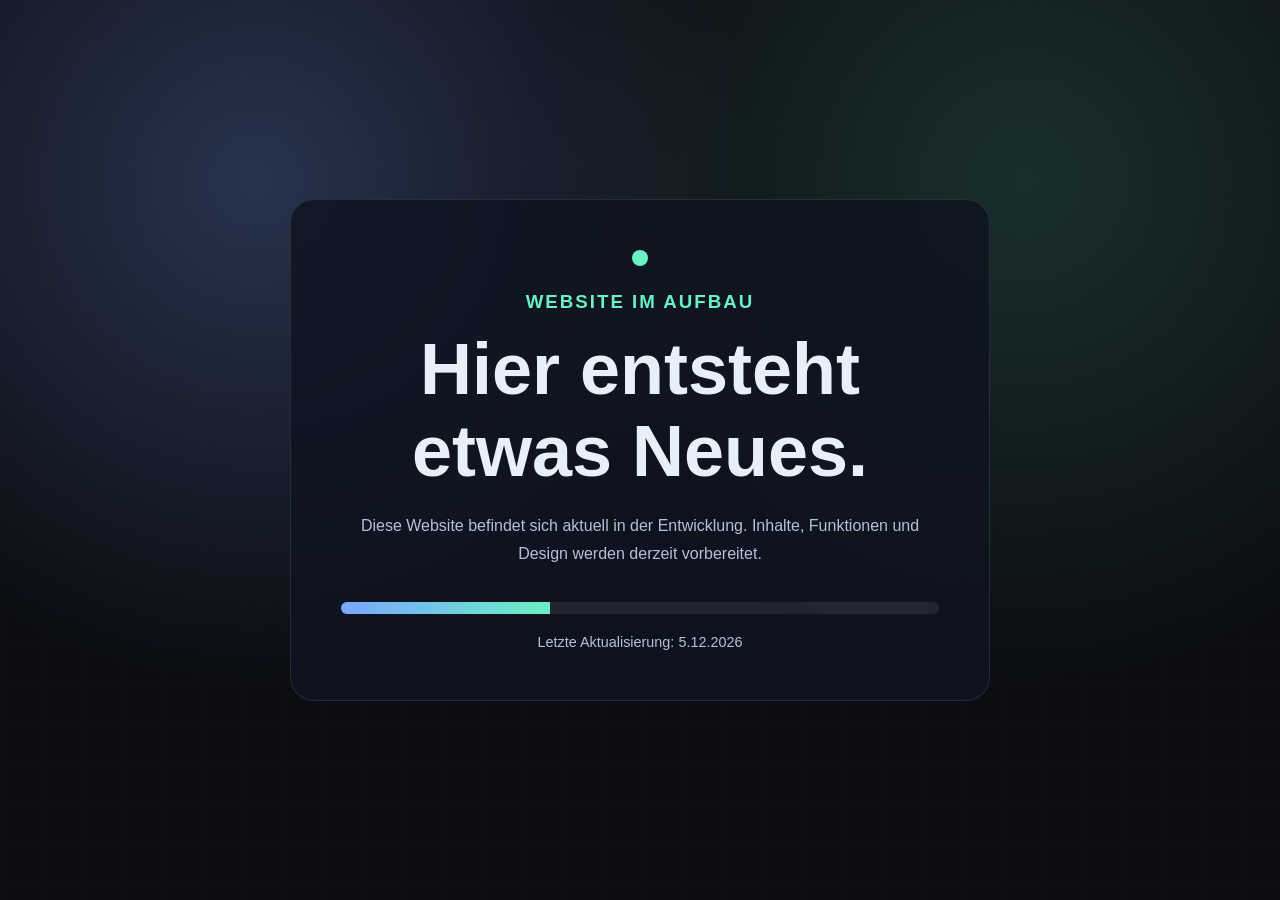
==== index.html @ 58b1220f "Add files via upload" ====
<!DOCTYPE html>
<html lang="de">
<head>
    <meta charset="UTF-8">
    <meta name="viewport" content="width=device-width, initial-scale=1.0">
    <title>Website im Aufbau</title>
    <link rel="stylesheet" href="style.css">
</head>
<body>

<div class="background-grid"></div>

<div class="container">
    <div class="status-dot"></div>

    <h3>Website im Aufbau</h3>

    <h1>Hier entsteht etwas Neues.</h1>

    <p>
        Diese Website befindet sich aktuell in der Entwicklung.
        Inhalte, Funktionen und Design werden derzeit vorbereitet.
    </p>

    <div class="progress">
        <div class="progress-bar"></div>
    </div>

    <div class="date">
        Letzte Aktualisierung:
        <span id="currentDate"></span>
    </div>
</div>

<script src="script.js"></script>

</body>
</html>
---- style.css ----
:root{
    --bg:#0b0d12;
    --card:#101522;
    --text:#e9eefb;
    --muted:#b7c0d6;
    --blue:#7aa6ff;
    --green:#69f0c3;
}

*{
    margin:0;
    padding:0;
    box-sizing:border-box;
}

body{
    min-height:100vh;
    display:flex;
    justify-content:center;
    align-items:center;
    overflow:hidden;

    font-family:Inter,Arial,sans-serif;
    color:var(--text);

    background:
    radial-gradient(circle at 20% 20%, rgba(122,166,255,.25), transparent 40%),
    radial-gradient(circle at 80% 20%, rgba(105,240,195,.15), transparent 40%),
    var(--bg);
}

.background-grid{
    position:fixed;
    inset:0;

    background-image:
    linear-gradient(rgba(255,255,255,.05) 1px, transparent 1px),
    linear-gradient(90deg, rgba(255,255,255,.05) 1px, transparent 1px);

    background-size:40px 40px;

    opacity:.2;
}

.container{
    position:relative;
    z-index:10;

    width:min(700px,90%);
    padding:50px;

    border-radius:24px;

    background:rgba(16,21,34,.85);

    border:1px solid rgba(255,255,255,.1);

    backdrop-filter:blur(15px);

    text-align:center;
}

.status-dot{
    width:16px;
    height:16px;

    margin:0 auto 25px;

    border-radius:50%;

    background:var(--green);

    animation:pulse 2s infinite;
}

h3{
    color:var(--green);
    letter-spacing:2px;
    text-transform:uppercase;
    margin-bottom:15px;
}

h1{
    font-size:clamp(2.5rem,6vw,4.5rem);
    margin-bottom:20px;
}

p{
    color:var(--muted);
    line-height:1.7;
}

.progress{
    width:100%;
    height:12px;

    margin-top:35px;

    border-radius:999px;

    background:rgba(255,255,255,.08);

    overflow:hidden;
}

.progress-bar{
    height:100%;
    width:35%;

    background:linear-gradient(
        90deg,
        var(--blue),
        var(--green)
    );

    animation:loading 3s ease-in-out infinite alternate;
}

.date{
    margin-top:20px;
    color:var(--muted);
    font-size:.9rem;
}

@keyframes pulse{
    0%{
        box-shadow:0 0 0 0 rgba(105,240,195,.6);
    }

    70%{
        box-shadow:0 0 0 18px rgba(105,240,195,0);
    }

    100%{
        box-shadow:0 0 0 0 rgba(105,240,195,0);
    }
}

@keyframes loading{
    from{
        width:30%;
    }

    to{
        width:75%;
    }
}
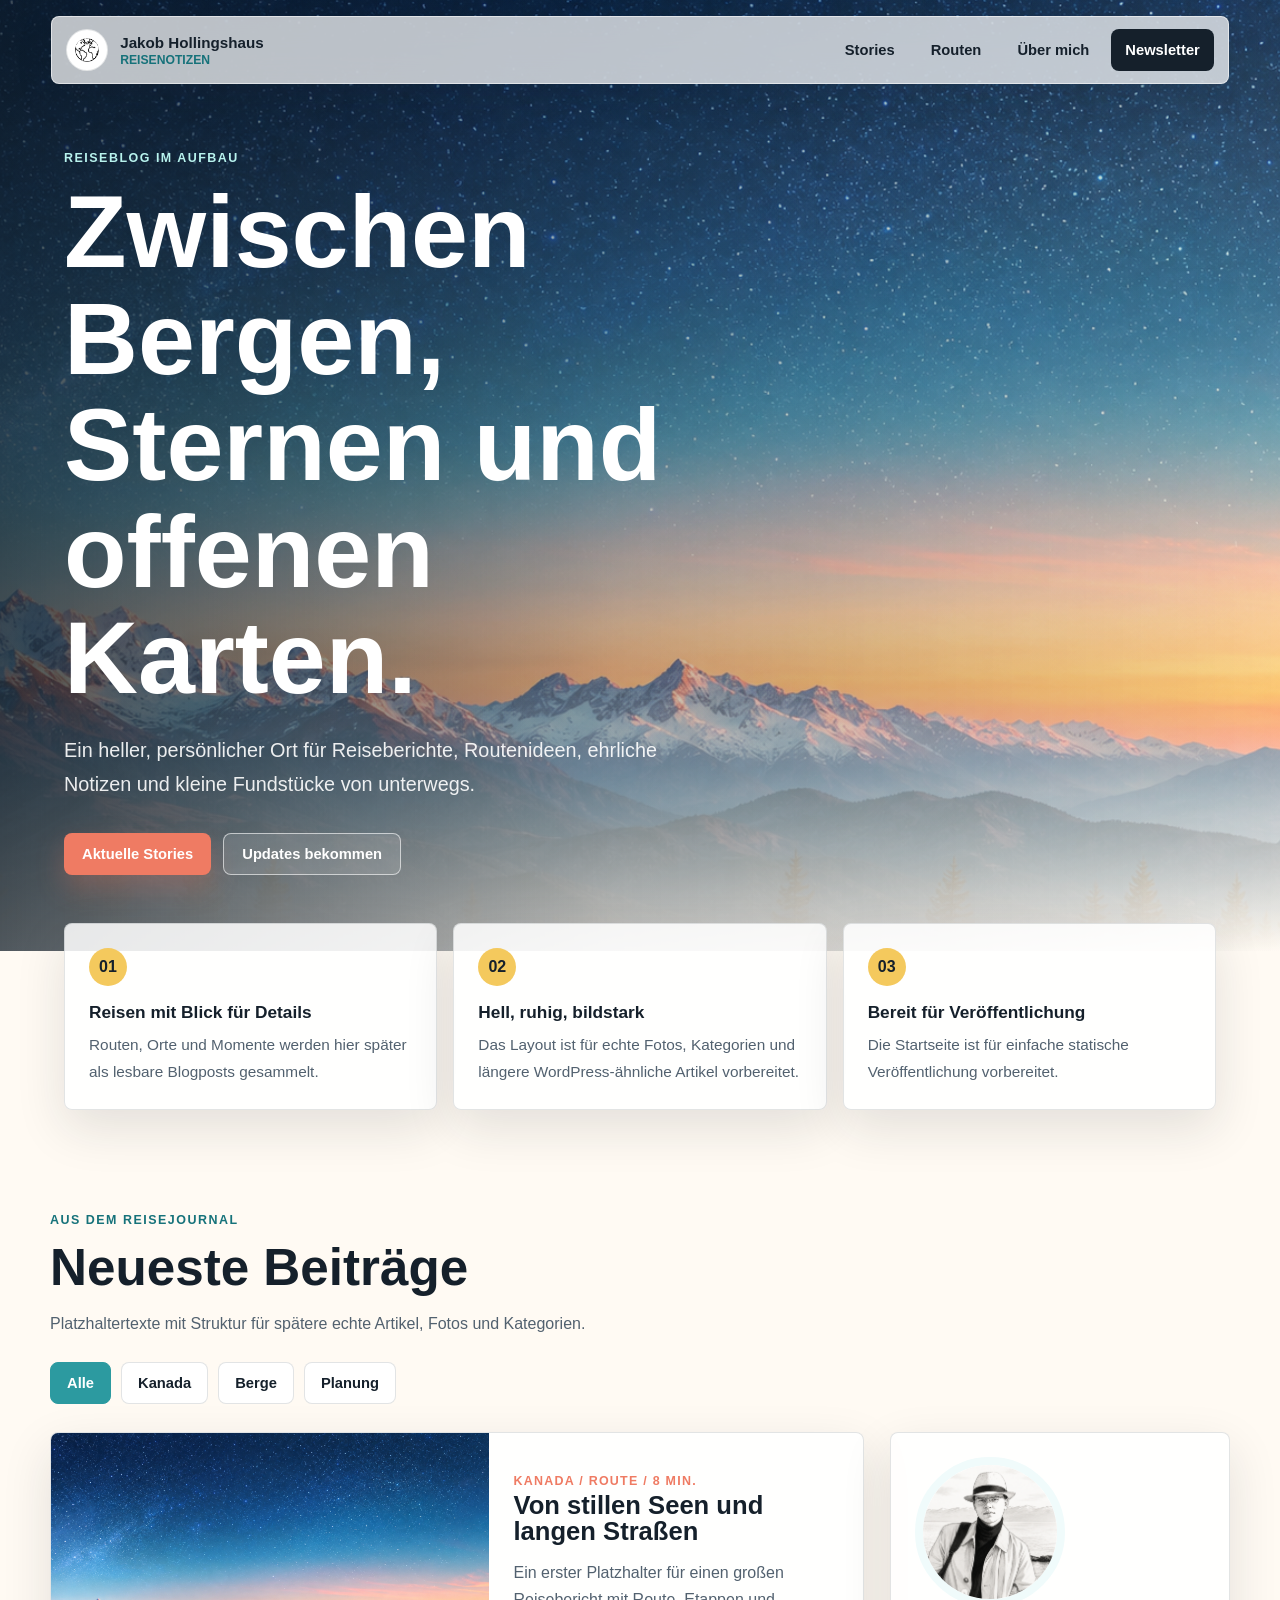
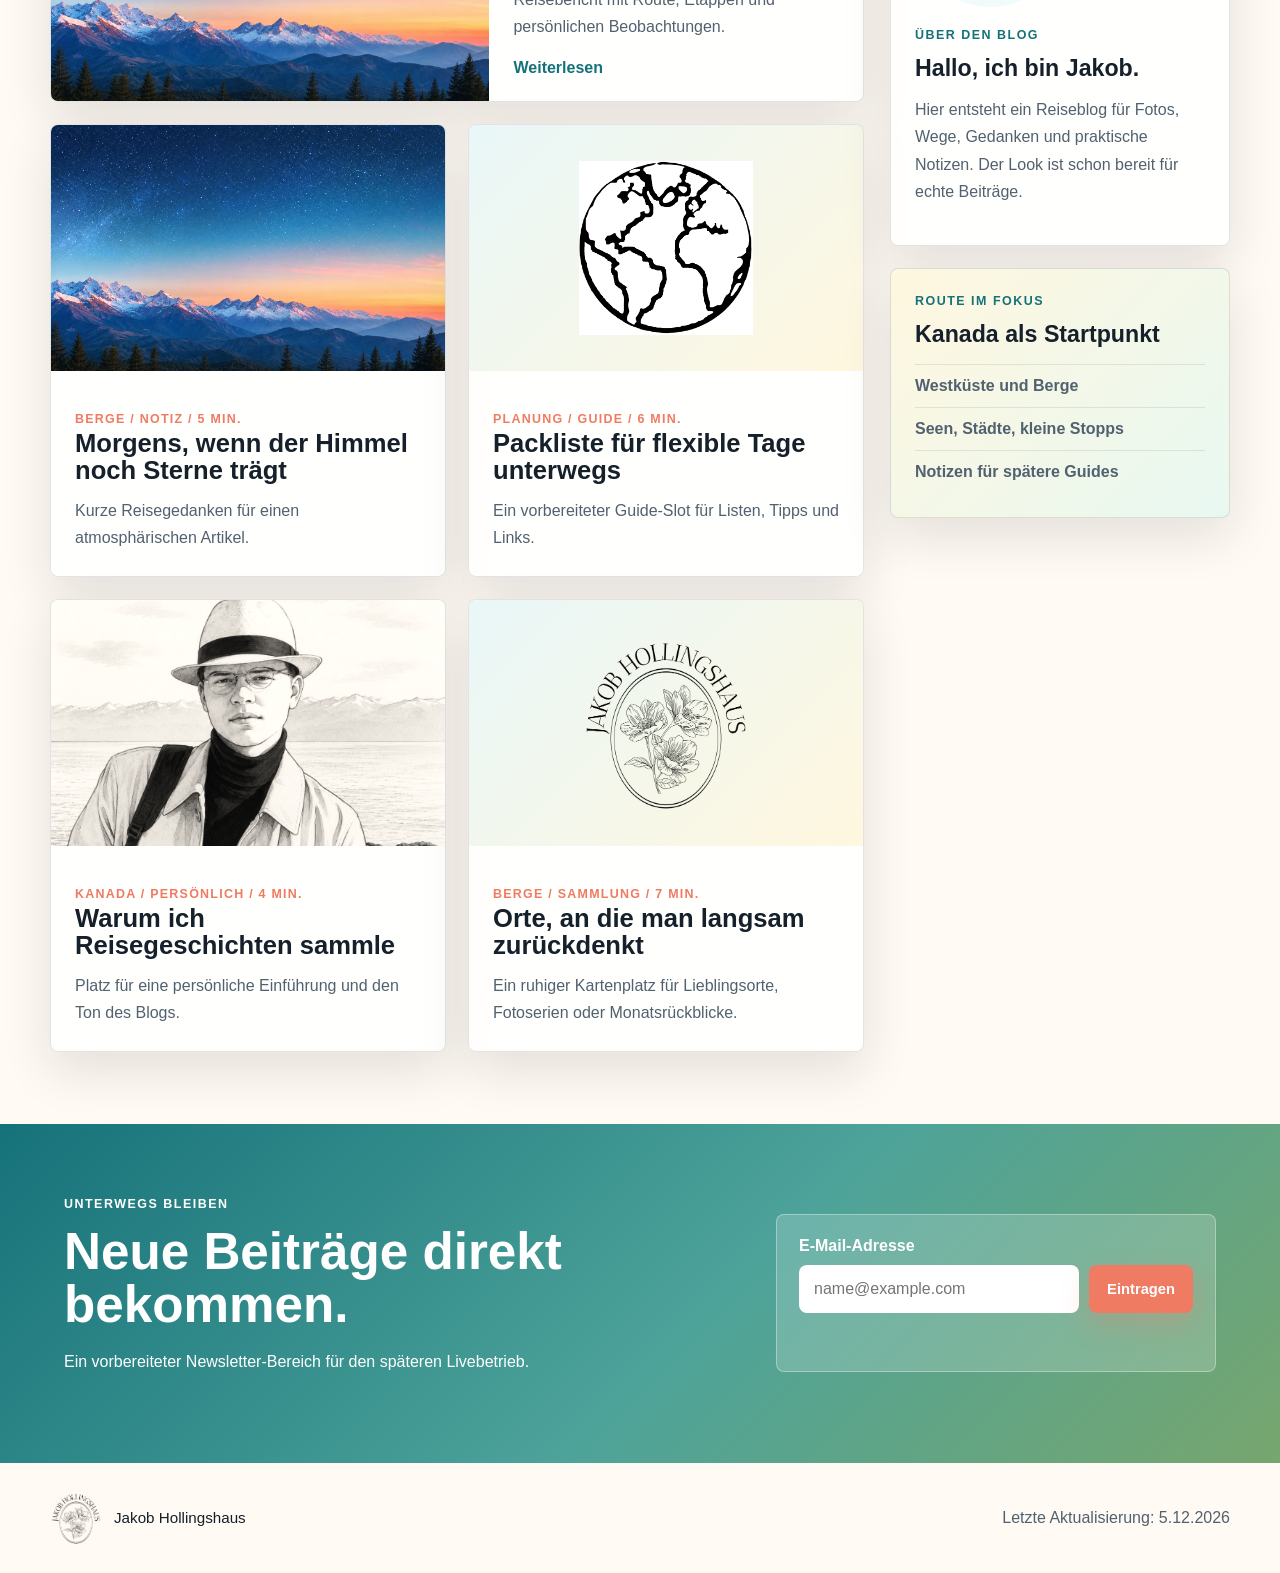
==== commit 49ff2b95: "Add files via upload" ====
--- a/index.html
+++ b/index.html
@@ -1,38 +1,200 @@
-<!DOCTYPE html>
-<html lang="de">
-<head>
-    <meta charset="UTF-8">
-    <meta name="viewport" content="width=device-width, initial-scale=1.0">
-    <title>Website im Aufbau</title>
-    <link rel="stylesheet" href="style.css">
-</head>
-<body>
-
-<div class="background-grid"></div>
-
-<div class="container">
-    <div class="status-dot"></div>
-
-    <h3>Website im Aufbau</h3>
-
-    <h1>Hier entsteht etwas Neues.</h1>
-
-    <p>
-        Diese Website befindet sich aktuell in der Entwicklung.
-        Inhalte, Funktionen und Design werden derzeit vorbereitet.
-    </p>
-
-    <div class="progress">
-        <div class="progress-bar"></div>
-    </div>
-
-    <div class="date">
-        Letzte Aktualisierung:
-        <span id="currentDate"></span>
-    </div>
-</div>
-
-<script src="script.js"></script>
-
-</body>
-</html>+<!DOCTYPE html>
+<html lang="de">
+<head>
+    <meta charset="UTF-8">
+    <meta name="viewport" content="width=device-width, initial-scale=1.0">
+    <meta name="description" content="Reiseblog von Jakob Hollingshaus mit Routen, Notizen und Bildern aus Kanada und der Welt.">
+    <title>Jakob Hollingshaus | Reiseblog</title>
+    <link rel="icon" href="assets/Worldicon.ico">
+    <link rel="stylesheet" href="style.css">
+</head>
+<body>
+    <header class="site-header" id="top">
+        <nav class="nav" aria-label="Hauptnavigation">
+            <a class="brand" href="#top" aria-label="Zur Startseite">
+                <img src="assets/World15.png" alt="" class="brand-mark">
+                <span>
+                    <strong>Jakob Hollingshaus</strong>
+                    <small>Reisenotizen</small>
+                </span>
+            </a>
+
+            <button class="menu-toggle" type="button" aria-label="Navigation &ouml;ffnen" aria-expanded="false">
+                <span></span>
+                <span></span>
+                <span></span>
+            </button>
+
+            <div class="nav-links" data-nav-links>
+                <a href="#stories">Stories</a>
+                <a href="#routen">Routen</a>
+                <a href="#ueber-mich">&Uuml;ber mich</a>
+                <a class="nav-action" href="#newsletter">Newsletter</a>
+            </div>
+        </nav>
+    </header>
+
+    <main>
+        <section class="hero">
+            <div class="hero-media" aria-hidden="true"></div>
+            <div class="hero-overlay"></div>
+            <div class="hero-content">
+                <p class="eyebrow">Reiseblog im Aufbau</p>
+                <h1>Zwischen Bergen, Sternen und offenen Karten.</h1>
+                <p class="hero-copy">
+                    Ein heller, pers&ouml;nlicher Ort f&uuml;r Reiseberichte, Routenideen,
+                    ehrliche Notizen und kleine Fundst&uuml;cke von unterwegs.
+                </p>
+                <div class="hero-actions">
+                    <a class="button button-primary" href="#stories">Aktuelle Stories</a>
+                    <a class="button button-ghost" href="#newsletter">Updates bekommen</a>
+                </div>
+            </div>
+        </section>
+
+        <section class="intro-band" aria-label="Blog Vorschau">
+            <div class="intro-grid">
+                <article class="intro-note">
+                    <span>01</span>
+                    <h2>Reisen mit Blick f&uuml;r Details</h2>
+                    <p>Routen, Orte und Momente werden hier sp&auml;ter als lesbare Blogposts gesammelt.</p>
+                </article>
+                <article class="intro-note">
+                    <span>02</span>
+                    <h2>Hell, ruhig, bildstark</h2>
+                    <p>Das Layout ist f&uuml;r echte Fotos, Kategorien und l&auml;ngere WordPress-&auml;hnliche Artikel vorbereitet.</p>
+                </article>
+                <article class="intro-note">
+                    <span>03</span>
+                    <h2>Bereit f&uuml;r Ver&ouml;ffentlichung</h2>
+                    <p>Die Startseite ist f&uuml;r einfache statische Ver&ouml;ffentlichung vorbereitet.</p>
+                </article>
+            </div>
+        </section>
+
+        <section class="content-wrap" id="stories">
+            <div class="section-heading">
+                <p class="eyebrow">Aus dem Reisejournal</p>
+                <h2>Neueste Beitr&auml;ge</h2>
+                <p>Platzhaltertexte mit Struktur f&uuml;r sp&auml;tere echte Artikel, Fotos und Kategorien.</p>
+            </div>
+
+            <div class="category-filter" aria-label="Beitr&auml;ge filtern">
+                <button type="button" class="filter-button is-active" data-filter="all">Alle</button>
+                <button type="button" class="filter-button" data-filter="kanada">Kanada</button>
+                <button type="button" class="filter-button" data-filter="berge">Berge</button>
+                <button type="button" class="filter-button" data-filter="planung">Planung</button>
+            </div>
+
+            <div class="layout-grid">
+                <div class="post-list">
+                    <article class="featured-post post-card" data-category="kanada">
+                        <a class="post-image large-image" href="#" aria-label="Beitrag Kanada lesen">
+                            <img src="assets/mountain-starry-hero.png" alt="Gebirge unter einem Sternenhimmel">
+                        </a>
+                        <div class="post-body">
+                            <p class="post-meta">Kanada / Route / 8 Min.</p>
+                            <h3><a href="#">Von stillen Seen und langen Stra&szlig;en</a></h3>
+                            <p>Ein erster Platzhalter f&uuml;r einen gro&szlig;en Reisebericht mit Route, Etappen und pers&ouml;nlichen Beobachtungen.</p>
+                            <a class="read-more" href="#">Weiterlesen</a>
+                        </div>
+                    </article>
+
+                    <div class="post-grid">
+                        <article class="post-card" data-category="berge">
+                            <a class="post-image" href="#" aria-label="Beitrag Bergmorgen lesen">
+                                <img src="assets/mountain-starry-hero.png" alt="Helle Berglandschaft bei Sonnenaufgang">
+                            </a>
+                            <div class="post-body">
+                                <p class="post-meta">Berge / Notiz / 5 Min.</p>
+                                <h3><a href="#">Morgens, wenn der Himmel noch Sterne tr&auml;gt</a></h3>
+                                <p>Kurze Reisegedanken f&uuml;r einen atmosph&auml;rischen Artikel.</p>
+                            </div>
+                        </article>
+
+                        <article class="post-card" data-category="planung">
+                            <a class="post-image soft-image" href="#" aria-label="Beitrag Reiseplanung lesen">
+                                <img src="assets/World15.png" alt="Grafische Weltkarte">
+                            </a>
+                            <div class="post-body">
+                                <p class="post-meta">Planung / Guide / 6 Min.</p>
+                                <h3><a href="#">Packliste f&uuml;r flexible Tage unterwegs</a></h3>
+                                <p>Ein vorbereiteter Guide-Slot f&uuml;r Listen, Tipps und Links.</p>
+                            </div>
+                        </article>
+
+                        <article class="post-card" data-category="kanada">
+                            <a class="post-image portrait-image" href="#" aria-label="Beitrag Autor unterwegs lesen">
+                                <img src="assets/Jakob_Kanada.png" alt="Illustration von Jakob auf einer Reise">
+                            </a>
+                            <div class="post-body">
+                                <p class="post-meta">Kanada / Pers&ouml;nlich / 4 Min.</p>
+                                <h3><a href="#">Warum ich Reisegeschichten sammle</a></h3>
+                                <p>Platz f&uuml;r eine pers&ouml;nliche Einf&uuml;hrung und den Ton des Blogs.</p>
+                            </div>
+                        </article>
+
+                        <article class="post-card" data-category="berge">
+                            <a class="post-image logo-image" href="#" aria-label="Beitrag Lieblingsorte lesen">
+                                <img src="assets/small-footer_image.png" alt="Jakob Hollingshaus Signet mit Bl&uuml;ten">
+                            </a>
+                            <div class="post-body">
+                                <p class="post-meta">Berge / Sammlung / 7 Min.</p>
+                                <h3><a href="#">Orte, an die man langsam zur&uuml;ckdenkt</a></h3>
+                                <p>Ein ruhiger Kartenplatz f&uuml;r Lieblingsorte, Fotoserien oder Monatsr&uuml;ckblicke.</p>
+                            </div>
+                        </article>
+                    </div>
+                </div>
+
+                <aside class="sidebar" aria-label="Blog Seitenleiste">
+                    <section class="profile-panel" id="ueber-mich">
+                        <img src="assets/Jakob_Kanada.png" alt="Illustration von Jakob" class="profile-image">
+                        <p class="eyebrow">&Uuml;ber den Blog</p>
+                        <h2>Hallo, ich bin Jakob.</h2>
+                        <p>Hier entsteht ein Reiseblog f&uuml;r Fotos, Wege, Gedanken und praktische Notizen. Der Look ist schon bereit f&uuml;r echte Beitr&auml;ge.</p>
+                    </section>
+
+                    <section class="route-panel" id="routen">
+                        <p class="eyebrow">Route im Fokus</p>
+                        <h2>Kanada als Startpunkt</h2>
+                        <ul>
+                            <li>Westk&uuml;ste und Berge</li>
+                            <li>Seen, St&auml;dte, kleine Stopps</li>
+                            <li>Notizen f&uuml;r sp&auml;tere Guides</li>
+                        </ul>
+                    </section>
+                </aside>
+            </div>
+        </section>
+
+        <section class="newsletter-band" id="newsletter">
+            <div class="newsletter-inner">
+                <div>
+                    <p class="eyebrow">Unterwegs bleiben</p>
+                    <h2>Neue Beitr&auml;ge direkt bekommen.</h2>
+                    <p>Ein vorbereiteter Newsletter-Bereich f&uuml;r den sp&auml;teren Livebetrieb.</p>
+                </div>
+                <form class="newsletter-form" data-newsletter-form>
+                    <label for="email">E-Mail-Adresse</label>
+                    <div class="form-row">
+                        <input id="email" type="email" name="email" placeholder="name@example.com" required>
+                        <button class="button button-primary" type="submit">Eintragen</button>
+                    </div>
+                    <p class="form-message" data-form-message aria-live="polite"></p>
+                </form>
+            </div>
+        </section>
+    </main>
+
+    <footer class="footer">
+        <a class="footer-brand" href="#top">
+            <img src="assets/small-footer_image.png" alt="">
+            <span>Jakob Hollingshaus</span>
+        </a>
+        <p>Letzte Aktualisierung: <span id="currentDate"></span></p>
+    </footer>
+
+    <script src="script.js"></script>
+</body>
+</html>
--- a/style.css
+++ b/style.css
@@ -1,147 +1,671 @@
-:root{
-    --bg:#0b0d12;
-    --card:#101522;
-    --text:#e9eefb;
-    --muted:#b7c0d6;
-    --blue:#7aa6ff;
-    --green:#69f0c3;
-}
-
-*{
-    margin:0;
-    padding:0;
-    box-sizing:border-box;
-}
-
-body{
-    min-height:100vh;
-    display:flex;
-    justify-content:center;
-    align-items:center;
-    overflow:hidden;
-
-    font-family:Inter,Arial,sans-serif;
-    color:var(--text);
-
-    background:
-    radial-gradient(circle at 20% 20%, rgba(122,166,255,.25), transparent 40%),
-    radial-gradient(circle at 80% 20%, rgba(105,240,195,.15), transparent 40%),
-    var(--bg);
-}
-
-.background-grid{
-    position:fixed;
-    inset:0;
-
-    background-image:
-    linear-gradient(rgba(255,255,255,.05) 1px, transparent 1px),
-    linear-gradient(90deg, rgba(255,255,255,.05) 1px, transparent 1px);
-
-    background-size:40px 40px;
-
-    opacity:.2;
-}
-
-.container{
-    position:relative;
-    z-index:10;
-
-    width:min(700px,90%);
-    padding:50px;
-
-    border-radius:24px;
-
-    background:rgba(16,21,34,.85);
-
-    border:1px solid rgba(255,255,255,.1);
-
-    backdrop-filter:blur(15px);
-
-    text-align:center;
-}
-
-.status-dot{
-    width:16px;
-    height:16px;
-
-    margin:0 auto 25px;
-
-    border-radius:50%;
-
-    background:var(--green);
-
-    animation:pulse 2s infinite;
-}
-
-h3{
-    color:var(--green);
-    letter-spacing:2px;
-    text-transform:uppercase;
-    margin-bottom:15px;
-}
-
-h1{
-    font-size:clamp(2.5rem,6vw,4.5rem);
-    margin-bottom:20px;
-}
-
-p{
-    color:var(--muted);
-    line-height:1.7;
-}
-
-.progress{
-    width:100%;
-    height:12px;
-
-    margin-top:35px;
-
-    border-radius:999px;
-
-    background:rgba(255,255,255,.08);
-
-    overflow:hidden;
-}
-
-.progress-bar{
-    height:100%;
-    width:35%;
-
-    background:linear-gradient(
-        90deg,
-        var(--blue),
-        var(--green)
-    );
-
-    animation:loading 3s ease-in-out infinite alternate;
-}
-
-.date{
-    margin-top:20px;
-    color:var(--muted);
-    font-size:.9rem;
-}
-
-@keyframes pulse{
-    0%{
-        box-shadow:0 0 0 0 rgba(105,240,195,.6);
-    }
-
-    70%{
-        box-shadow:0 0 0 18px rgba(105,240,195,0);
-    }
-
-    100%{
-        box-shadow:0 0 0 0 rgba(105,240,195,0);
-    }
-}
-
-@keyframes loading{
-    from{
-        width:30%;
-    }
-
-    to{
-        width:75%;
-    }
-}+:root {
+    --ink: #15202b;
+    --ink-soft: #52616f;
+    --paper: #fffaf3;
+    --paper-2: #f4fbfb;
+    --line: rgba(21, 32, 43, 0.12);
+    --teal: #2c9aa0;
+    --teal-dark: #16727a;
+    --coral: #ef7b63;
+    --sun: #f4c95d;
+    --leaf: #77a66e;
+    --sky: #d9f1f5;
+    --white: #ffffff;
+    --shadow: 0 18px 50px rgba(21, 32, 43, 0.12);
+}
+
+@font-face {
+    font-family: "Inter";
+    src: url("assets/Inter-4.1/web/InterVariable.woff2") format("woff2");
+    font-weight: 100 900;
+    font-display: swap;
+}
+
+* {
+    box-sizing: border-box;
+}
+
+html {
+    scroll-behavior: smooth;
+}
+
+body {
+    margin: 0;
+    font-family: "Inter", Arial, sans-serif;
+    color: var(--ink);
+    background:
+        linear-gradient(180deg, rgba(217, 241, 245, 0.7), rgba(255, 250, 243, 0.92) 34rem),
+        var(--paper);
+}
+
+img {
+    display: block;
+    max-width: 100%;
+}
+
+a {
+    color: inherit;
+    text-decoration: none;
+}
+
+p {
+    color: var(--ink-soft);
+    line-height: 1.7;
+}
+
+.site-header {
+    position: fixed;
+    top: 0;
+    right: 0;
+    left: 0;
+    z-index: 30;
+    padding: 16px clamp(18px, 4vw, 56px);
+}
+
+.nav {
+    width: min(1180px, 100%);
+    margin: 0 auto;
+    min-height: 68px;
+    display: flex;
+    align-items: center;
+    justify-content: space-between;
+    gap: 24px;
+    padding: 10px 14px;
+    border: 1px solid rgba(255, 255, 255, 0.55);
+    border-radius: 8px;
+    background: rgba(255, 255, 255, 0.72);
+    box-shadow: 0 12px 38px rgba(21, 32, 43, 0.1);
+    backdrop-filter: blur(18px);
+}
+
+.brand,
+.footer-brand {
+    display: inline-flex;
+    align-items: center;
+    gap: 12px;
+}
+
+.brand-mark {
+    width: 42px;
+    height: 42px;
+    padding: 8px;
+    object-fit: contain;
+    border-radius: 50%;
+    background: var(--white);
+    border: 1px solid var(--line);
+}
+
+.brand strong,
+.footer-brand span {
+    display: block;
+    font-size: 0.95rem;
+    letter-spacing: 0;
+}
+
+.brand small {
+    display: block;
+    margin-top: 2px;
+    color: var(--teal-dark);
+    font-size: 0.76rem;
+    font-weight: 700;
+    text-transform: uppercase;
+}
+
+.nav-links {
+    display: flex;
+    align-items: center;
+    gap: 8px;
+}
+
+.nav-links a,
+.filter-button,
+.button {
+    min-height: 42px;
+    display: inline-flex;
+    align-items: center;
+    justify-content: center;
+    border-radius: 8px;
+    font-weight: 800;
+    font-size: 0.92rem;
+}
+
+.nav-links a {
+    padding: 0 14px;
+    color: var(--ink);
+}
+
+.nav-links a:hover {
+    color: var(--teal-dark);
+}
+
+.nav-action {
+    background: var(--ink);
+    color: var(--white) !important;
+}
+
+.menu-toggle {
+    display: none;
+    width: 44px;
+    height: 44px;
+    border: 0;
+    border-radius: 8px;
+    background: var(--ink);
+    cursor: pointer;
+}
+
+.menu-toggle span {
+    display: block;
+    width: 20px;
+    height: 2px;
+    margin: 4px auto;
+    background: var(--white);
+}
+
+.hero {
+    position: relative;
+    min-height: 86vh;
+    display: grid;
+    align-items: end;
+    overflow: hidden;
+    padding: 150px clamp(20px, 5vw, 72px) 76px;
+}
+
+.hero-media,
+.hero-overlay {
+    position: absolute;
+    inset: 0;
+}
+
+.hero-media {
+    background-image: url("assets/mountain-starry-hero.png");
+    background-size: cover;
+    background-position: center;
+    transform: scale(1.02);
+}
+
+.hero-overlay {
+    background:
+        linear-gradient(90deg, rgba(12, 25, 36, 0.72), rgba(12, 25, 36, 0.22) 48%, rgba(255, 250, 243, 0.08)),
+        linear-gradient(180deg, rgba(12, 25, 36, 0.15), rgba(244, 201, 93, 0.22) 72%, var(--paper));
+}
+
+.hero-content {
+    position: relative;
+    z-index: 2;
+    width: min(760px, 100%);
+    color: var(--white);
+}
+
+.eyebrow {
+    margin: 0 0 12px;
+    color: var(--teal-dark);
+    font-size: 0.78rem;
+    font-weight: 900;
+    letter-spacing: 0.12em;
+    line-height: 1.4;
+    text-transform: uppercase;
+}
+
+.hero .eyebrow {
+    color: #b8f3ee;
+}
+
+h1,
+h2,
+h3 {
+    margin: 0;
+    color: var(--ink);
+    letter-spacing: 0;
+    line-height: 1.04;
+}
+
+.hero h1 {
+    color: var(--white);
+    font-size: clamp(3rem, 8vw, 6.9rem);
+    max-width: 11ch;
+}
+
+.hero-copy {
+    max-width: 620px;
+    margin: 22px 0 0;
+    color: rgba(255, 255, 255, 0.9);
+    font-size: clamp(1.05rem, 2vw, 1.24rem);
+}
+
+.hero-actions {
+    display: flex;
+    flex-wrap: wrap;
+    gap: 12px;
+    margin-top: 32px;
+}
+
+.button {
+    border: 0;
+    padding: 0 18px;
+    cursor: pointer;
+}
+
+.button-primary {
+    background: var(--coral);
+    color: var(--white);
+    box-shadow: 0 12px 28px rgba(239, 123, 99, 0.28);
+}
+
+.button-primary:hover {
+    background: #df674f;
+}
+
+.button-ghost {
+    border: 1px solid rgba(255, 255, 255, 0.6);
+    color: var(--white);
+    background: rgba(255, 255, 255, 0.12);
+}
+
+.intro-band {
+    margin-top: -28px;
+    padding: 0 clamp(20px, 5vw, 72px) 68px;
+    position: relative;
+    z-index: 4;
+}
+
+.intro-grid {
+    width: min(1180px, 100%);
+    margin: 0 auto;
+    display: grid;
+    grid-template-columns: repeat(3, 1fr);
+    gap: 16px;
+}
+
+.intro-note,
+.post-card,
+.profile-panel,
+.route-panel {
+    border: 1px solid var(--line);
+    border-radius: 8px;
+    background: rgba(255, 255, 255, 0.86);
+    box-shadow: var(--shadow);
+}
+
+.intro-note {
+    padding: 24px;
+}
+
+.intro-note span {
+    display: inline-flex;
+    width: 38px;
+    height: 38px;
+    align-items: center;
+    justify-content: center;
+    margin-bottom: 18px;
+    border-radius: 50%;
+    color: var(--ink);
+    background: var(--sun);
+    font-weight: 900;
+}
+
+.intro-note h2 {
+    font-size: 1.08rem;
+}
+
+.intro-note p {
+    margin: 10px 0 0;
+    font-size: 0.96rem;
+}
+
+.content-wrap {
+    width: min(1180px, calc(100% - 40px));
+    margin: 0 auto;
+    padding: 34px 0 72px;
+}
+
+.section-heading {
+    max-width: 720px;
+    margin-bottom: 24px;
+}
+
+.section-heading h2,
+.newsletter-inner h2 {
+    font-size: clamp(2rem, 4vw, 3.4rem);
+}
+
+.section-heading p:last-child {
+    margin-bottom: 0;
+}
+
+.category-filter {
+    display: flex;
+    flex-wrap: wrap;
+    gap: 10px;
+    margin-bottom: 28px;
+}
+
+.filter-button {
+    border: 1px solid var(--line);
+    padding: 0 16px;
+    color: var(--ink);
+    background: var(--white);
+    cursor: pointer;
+}
+
+.filter-button.is-active,
+.filter-button:hover {
+    border-color: var(--teal);
+    color: var(--white);
+    background: var(--teal);
+}
+
+.layout-grid {
+    display: grid;
+    grid-template-columns: minmax(0, 1fr) 340px;
+    align-items: start;
+    gap: 26px;
+}
+
+.post-list {
+    display: grid;
+    gap: 22px;
+}
+
+.post-card {
+    overflow: hidden;
+}
+
+.featured-post {
+    display: grid;
+    grid-template-columns: minmax(0, 1.08fr) minmax(300px, 0.92fr);
+}
+
+.post-grid {
+    display: grid;
+    grid-template-columns: repeat(2, minmax(0, 1fr));
+    gap: 22px;
+}
+
+.post-image {
+    display: block;
+    aspect-ratio: 16 / 10;
+    overflow: hidden;
+    background: var(--sky);
+}
+
+.large-image {
+    min-height: 100%;
+    aspect-ratio: auto;
+}
+
+.post-image img {
+    width: 100%;
+    height: 100%;
+    object-fit: cover;
+    transition: transform 300ms ease;
+}
+
+.post-card:hover .post-image img {
+    transform: scale(1.04);
+}
+
+.soft-image img,
+.logo-image img {
+    padding: 36px;
+    object-fit: contain;
+    background: linear-gradient(135deg, #e9f7f8, #fff7df);
+}
+
+.portrait-image img {
+    object-position: center 18%;
+    filter: sepia(0.08);
+}
+
+.post-body {
+    padding: 24px;
+}
+
+.post-meta {
+    margin: 0 0 10px;
+    color: var(--coral);
+    font-size: 0.78rem;
+    font-weight: 900;
+    letter-spacing: 0.1em;
+    text-transform: uppercase;
+}
+
+.post-body h3 {
+    font-size: clamp(1.28rem, 2vw, 2rem);
+}
+
+.post-body p {
+    margin: 14px 0 0;
+}
+
+.read-more {
+    display: inline-flex;
+    margin-top: 18px;
+    color: var(--teal-dark);
+    font-weight: 900;
+}
+
+.sidebar {
+    display: grid;
+    gap: 22px;
+    position: sticky;
+    top: 112px;
+}
+
+.profile-panel,
+.route-panel {
+    padding: 24px;
+}
+
+.profile-image {
+    width: 150px;
+    height: 150px;
+    margin-bottom: 20px;
+    border-radius: 50%;
+    object-fit: cover;
+    object-position: center 20%;
+    border: 8px solid #f0fbfb;
+}
+
+.profile-panel h2,
+.route-panel h2 {
+    font-size: 1.45rem;
+}
+
+.route-panel {
+    background: linear-gradient(135deg, #fff7df, #e8f8f1);
+}
+
+.route-panel ul {
+    margin: 18px 0 0;
+    padding: 0;
+    list-style: none;
+}
+
+.route-panel li {
+    padding: 12px 0;
+    border-top: 1px solid rgba(21, 32, 43, 0.1);
+    color: var(--ink-soft);
+    font-weight: 700;
+}
+
+.newsletter-band {
+    padding: 72px clamp(20px, 5vw, 72px);
+    background: linear-gradient(135deg, var(--teal-dark), #4da39a 55%, var(--leaf));
+}
+
+.newsletter-inner {
+    width: min(1180px, 100%);
+    margin: 0 auto;
+    display: grid;
+    grid-template-columns: minmax(0, 1fr) minmax(320px, 440px);
+    gap: 34px;
+    align-items: center;
+    color: var(--white);
+}
+
+.newsletter-inner h2,
+.newsletter-inner p,
+.newsletter-inner .eyebrow {
+    color: var(--white);
+}
+
+.newsletter-form {
+    padding: 22px;
+    border: 1px solid rgba(255, 255, 255, 0.34);
+    border-radius: 8px;
+    background: rgba(255, 255, 255, 0.18);
+}
+
+.newsletter-form label {
+    display: block;
+    margin-bottom: 10px;
+    color: var(--white);
+    font-weight: 900;
+}
+
+.form-row {
+    display: grid;
+    grid-template-columns: minmax(0, 1fr) auto;
+    gap: 10px;
+}
+
+.newsletter-form input {
+    width: 100%;
+    min-height: 48px;
+    border: 1px solid rgba(255, 255, 255, 0.64);
+    border-radius: 8px;
+    padding: 0 14px;
+    color: var(--ink);
+    background: var(--white);
+    font: inherit;
+}
+
+.form-message {
+    min-height: 24px;
+    margin: 12px 0 0;
+    color: var(--white);
+    font-weight: 800;
+}
+
+.footer {
+    width: min(1180px, calc(100% - 40px));
+    margin: 0 auto;
+    min-height: 110px;
+    display: flex;
+    align-items: center;
+    justify-content: space-between;
+    gap: 24px;
+}
+
+.footer-brand img {
+    width: 52px;
+    height: 52px;
+    object-fit: contain;
+}
+
+.footer p {
+    margin: 0;
+}
+
+.is-hidden {
+    display: none;
+}
+
+@media (max-width: 980px) {
+    .intro-grid,
+    .layout-grid,
+    .newsletter-inner {
+        grid-template-columns: 1fr;
+    }
+
+    .featured-post {
+        grid-template-columns: 1fr;
+    }
+
+    .large-image {
+        aspect-ratio: 16 / 10;
+    }
+
+    .sidebar {
+        position: static;
+    }
+}
+
+@media (max-width: 720px) {
+    .site-header {
+        padding: 10px;
+    }
+
+    .nav {
+        min-height: 62px;
+        align-items: flex-start;
+        flex-wrap: wrap;
+    }
+
+    .brand strong {
+        max-width: 170px;
+        white-space: normal;
+    }
+
+    .menu-toggle {
+        display: block;
+    }
+
+    .nav-links {
+        display: none;
+        width: 100%;
+        flex-direction: column;
+        align-items: stretch;
+        padding-top: 8px;
+    }
+
+    .nav-links.is-open {
+        display: flex;
+    }
+
+    .nav-links a {
+        justify-content: flex-start;
+    }
+
+    .hero {
+        min-height: 760px;
+        padding: 132px 20px 58px;
+    }
+
+    .hero h1 {
+        font-size: clamp(2.75rem, 14vw, 4.3rem);
+        max-width: 10ch;
+    }
+
+    .post-grid,
+    .form-row {
+        grid-template-columns: 1fr;
+    }
+
+    .footer {
+        flex-direction: column;
+        align-items: flex-start;
+        justify-content: center;
+        padding: 24px 0;
+    }
+}
+
+@media (max-width: 420px) {
+    .brand-mark {
+        width: 38px;
+        height: 38px;
+    }
+
+    .hero-actions,
+    .button {
+        width: 100%;
+    }
+
+    .intro-note,
+    .post-body,
+    .profile-panel,
+    .route-panel,
+    .newsletter-form {
+        padding: 18px;
+    }
+}
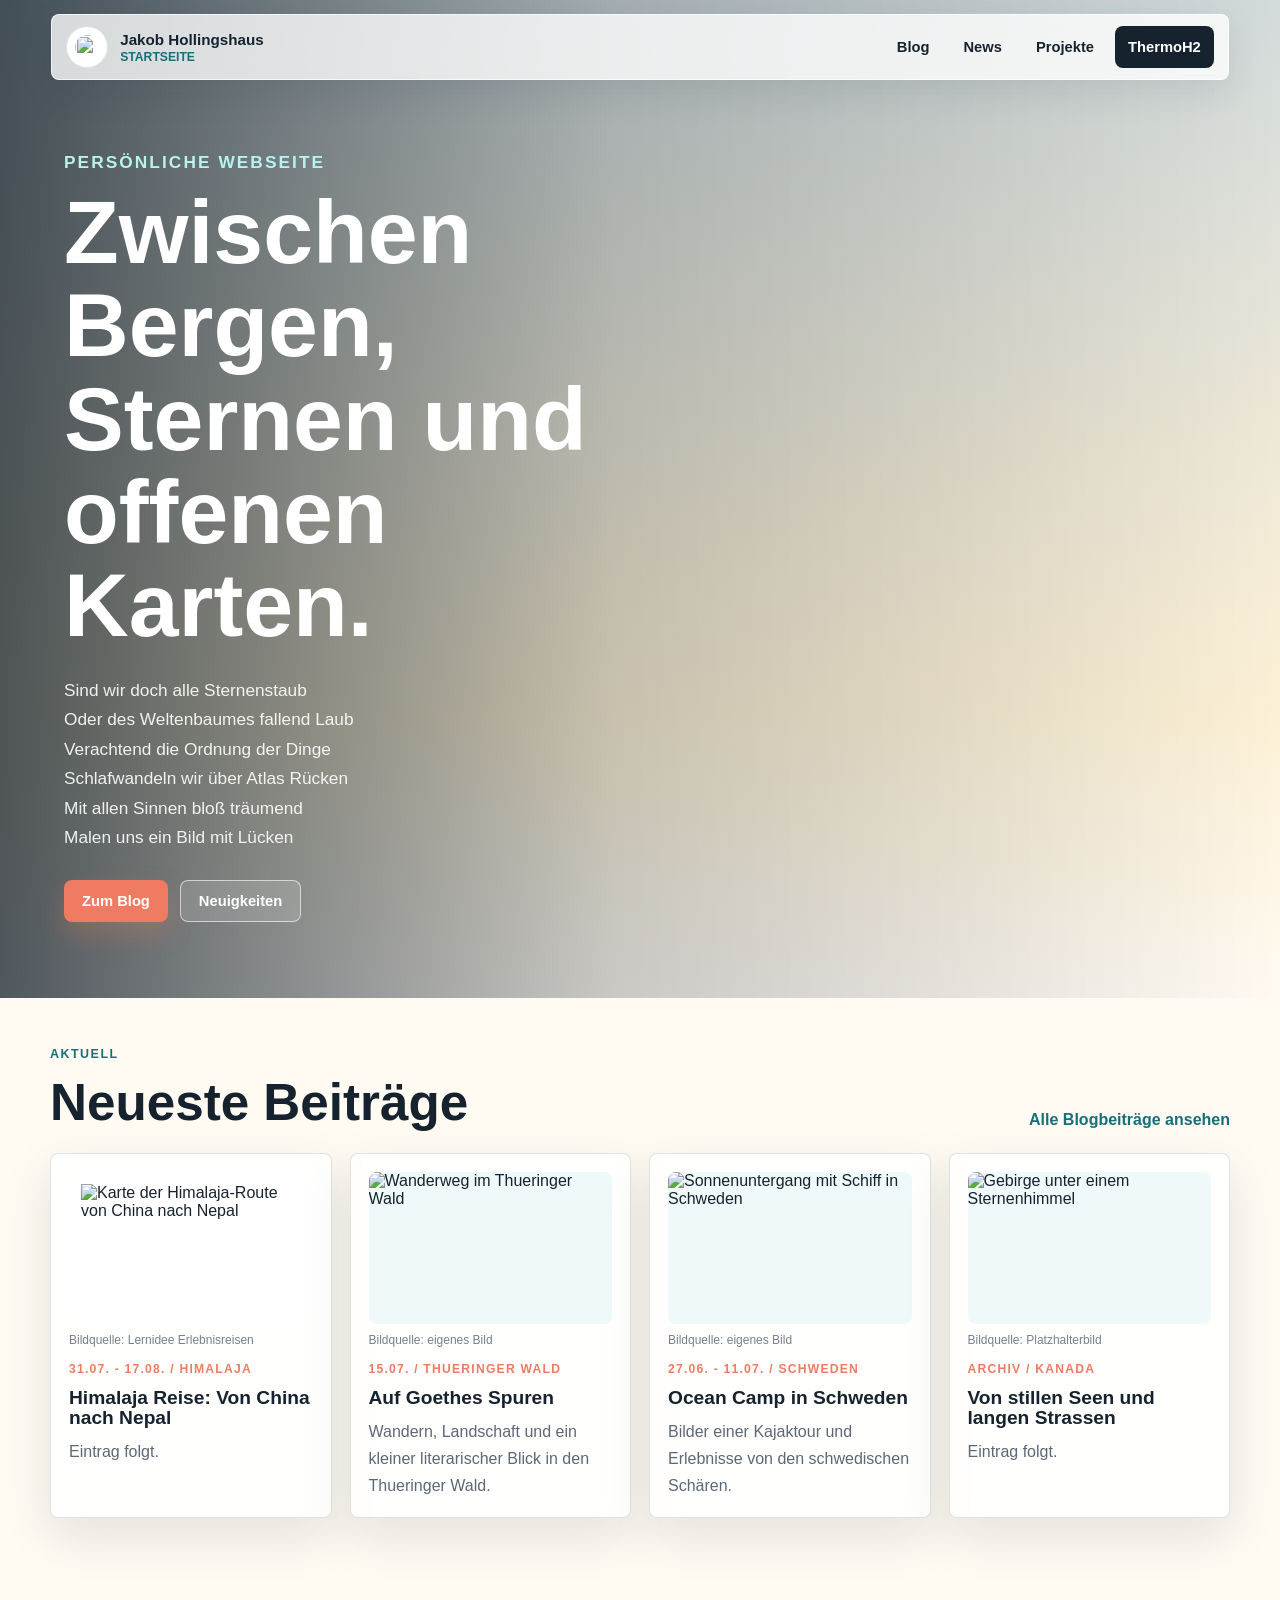
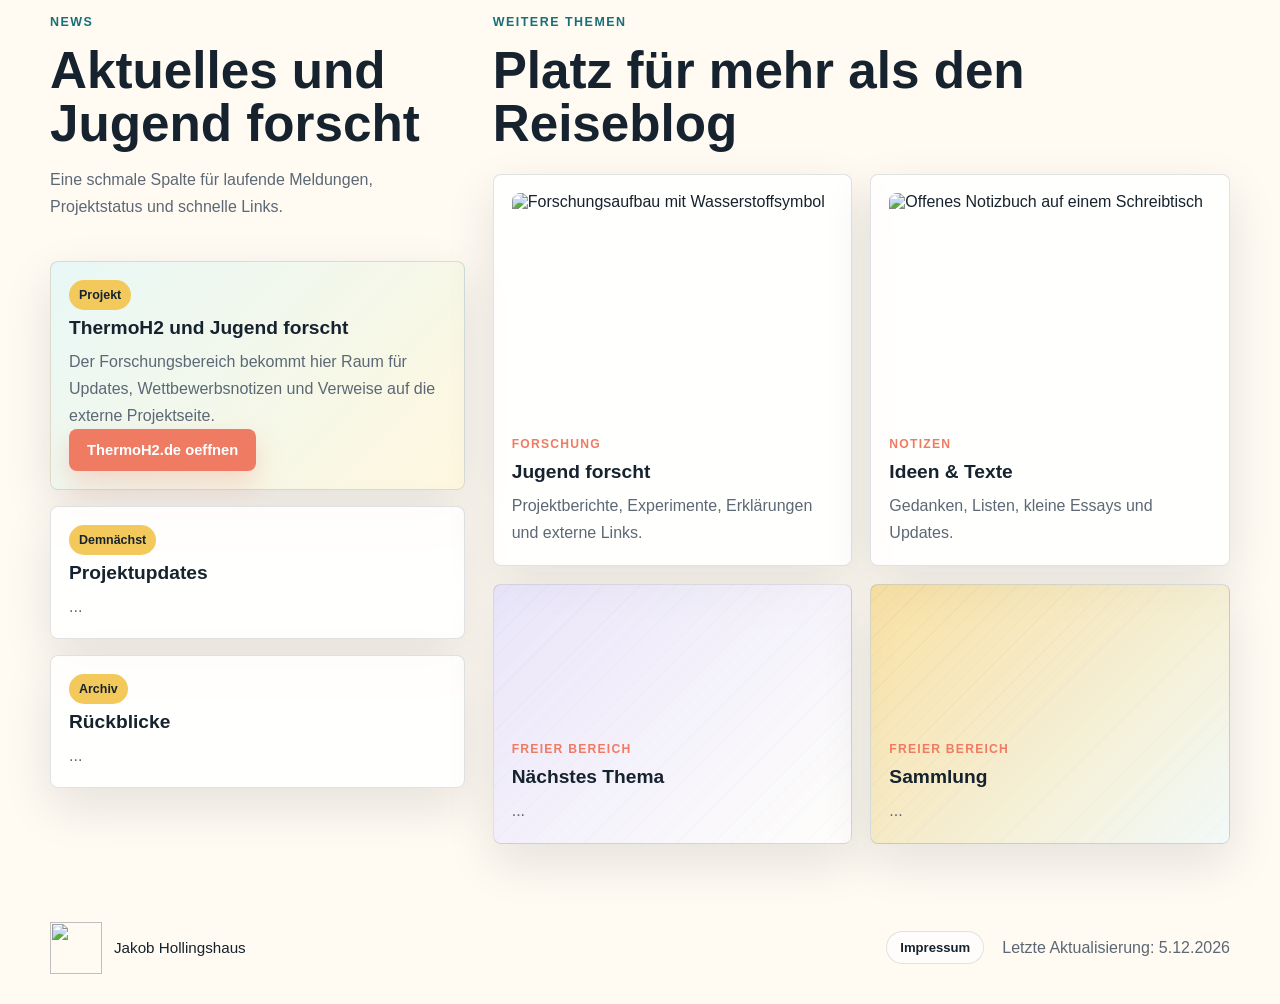
==== commit 123f8311: "Add files via upload" ====
--- a/index.html
+++ b/index.html
@@ -3,186 +3,178 @@
 <head>
     <meta charset="UTF-8">
     <meta name="viewport" content="width=device-width, initial-scale=1.0">
-    <meta name="description" content="Reiseblog von Jakob Hollingshaus mit Routen, Notizen und Bildern aus Kanada und der Welt.">
-    <title>Jakob Hollingshaus | Reiseblog</title>
+    <meta name="description" content="Persoenliche Startseite von Jakob Hollingshaus mit neuesten Blogbeitraegen, Projekten, Forschung und News.">
+    <title>Jakob Hollingshaus | Startseite</title>
     <link rel="icon" href="assets/Worldicon.ico">
     <link rel="stylesheet" href="style.css">
 </head>
 <body>
     <header class="site-header" id="top">
         <nav class="nav" aria-label="Hauptnavigation">
-            <a class="brand" href="#top" aria-label="Zur Startseite">
+            <a class="brand" href="index.html" aria-label="Zur Startseite">
                 <img src="assets/World15.png" alt="" class="brand-mark">
                 <span>
                     <strong>Jakob Hollingshaus</strong>
-                    <small>Reisenotizen</small>
+                    <small>Startseite</small>
                 </span>
             </a>
 
-            <button class="menu-toggle" type="button" aria-label="Navigation &ouml;ffnen" aria-expanded="false">
+            <button class="menu-toggle" type="button" aria-label="Navigation oeffnen" aria-expanded="false">
                 <span></span>
                 <span></span>
                 <span></span>
             </button>
 
             <div class="nav-links" data-nav-links>
-                <a href="#stories">Stories</a>
-                <a href="#routen">Routen</a>
-                <a href="#ueber-mich">&Uuml;ber mich</a>
-                <a class="nav-action" href="#newsletter">Newsletter</a>
+                <a href="blog.html">Blog</a>
+                <a href="#news">News</a>
+                <a href="#projekte">Projekte</a>
+                <a class="nav-action" href="https://thermoh2.de/" target="_blank" rel="noopener">ThermoH2</a>
             </div>
         </nav>
     </header>
 
     <main>
-        <section class="hero">
-            <div class="hero-media" aria-hidden="true"></div>
-            <div class="hero-overlay"></div>
-            <div class="hero-content">
-                <p class="eyebrow">Reiseblog im Aufbau</p>
+        <section class="home-hero">
+            <div class="home-hero-media" aria-hidden="true"></div>
+            <div class="home-hero-content">
+                <p class="eyebrow">Persönliche Webseite</p>
                 <h1>Zwischen Bergen, Sternen und offenen Karten.</h1>
-                <p class="hero-copy">
-                    Ein heller, pers&ouml;nlicher Ort f&uuml;r Reiseberichte, Routenideen,
-                    ehrliche Notizen und kleine Fundst&uuml;cke von unterwegs.
-                </p>
+                <div class="hero-poem" aria-label="Gedicht">
+                    <p>Sind wir doch alle Sternenstaub</p>
+                    <p>Oder des Weltenbaumes fallend Laub</p>
+                    <p>Verachtend die Ordnung der Dinge</p>
+                    <p>Schlafwandeln wir &uuml;ber Atlas R&uuml;cken</p>
+                    <p>Mit allen Sinnen blo&szlig; tr&auml;umend</p>
+                    <p>Malen uns ein Bild mit L&uuml;cken</p>
+                </div>
                 <div class="hero-actions">
-                    <a class="button button-primary" href="#stories">Aktuelle Stories</a>
-                    <a class="button button-ghost" href="#newsletter">Updates bekommen</a>
+                    <a class="button button-primary" href="blog.html">Zum Blog</a>
+                    <a class="button button-light" href="#news">Neuigkeiten</a>
                 </div>
             </div>
         </section>
 
-        <section class="intro-band" aria-label="Blog Vorschau">
-            <div class="intro-grid">
-                <article class="intro-note">
-                    <span>01</span>
-                    <h2>Reisen mit Blick f&uuml;r Details</h2>
-                    <p>Routen, Orte und Momente werden hier sp&auml;ter als lesbare Blogposts gesammelt.</p>
+        <section class="latest-section" aria-labelledby="latest-title">
+            <div class="section-heading row-heading">
+                <div>
+                    <p class="eyebrow">Aktuell</p>
+                    <h2 id="latest-title">Neueste Beiträge</h2>
+                </div>
+                <a class="text-link" href="blog.html">Alle Blogbeiträge ansehen</a>
+            </div>
+
+            <div class="latest-row">
+                <article class="mini-post">
+                    <a class="media-frame map-frame" href="himalaja-reise.html">
+                        <img src="assets/karte_tibet-bahn_shanghai_-_kathmandu_2384_2022_1.png" alt="Karte der Himalaja-Route von China nach Nepal">
+                    </a>
+                    <div class="image-source">Bildquelle: Lernidee Erlebnisreisen</div>
+                    <p class="post-meta">31.07. - 17.08. / Himalaja</p>
+                    <h3><a href="himalaja-reise.html">Himalaja Reise: Von China nach Nepal</a></h3>
+                    <p>Eintrag folgt.</p>
                 </article>
-                <article class="intro-note">
-                    <span>02</span>
-                    <h2>Hell, ruhig, bildstark</h2>
-                    <p>Das Layout ist f&uuml;r echte Fotos, Kategorien und l&auml;ngere WordPress-&auml;hnliche Artikel vorbereitet.</p>
+
+                <article class="mini-post">
+                    <a class="media-frame" href="goethes-spuren.html">
+                        <img src="assets/Goethe_Th%C3%BCringen.JPG" alt="Wanderweg im Thueringer Wald">
+                    </a>
+                    <div class="image-source">Bildquelle: eigenes Bild</div>
+                    <p class="post-meta">15.07. / Thueringer Wald</p>
+                    <h3><a href="goethes-spuren.html">Auf Goethes Spuren</a></h3>
+                    <p>Wandern, Landschaft und ein kleiner literarischer Blick in den Thueringer Wald.</p>
                 </article>
-                <article class="intro-note">
-                    <span>03</span>
-                    <h2>Bereit f&uuml;r Ver&ouml;ffentlichung</h2>
-                    <p>Die Startseite ist f&uuml;r einfache statische Ver&ouml;ffentlichung vorbereitet.</p>
+
+                <article class="mini-post">
+                    <a class="media-frame" href="ocean-camp-schweden.html">
+                        <img src="assets/Ocean-Camp-Schweden.JPG" alt="Sonnenuntergang mit Schiff in Schweden">
+                    </a>
+                    <div class="image-source">Bildquelle: eigenes Bild</div>
+                    <p class="post-meta">27.06. - 11.07. / Schweden</p>
+                    <h3><a href="ocean-camp-schweden.html">Ocean Camp in Schweden</a></h3>
+                    <p>Bilder einer Kajaktour und Erlebnisse von den schwedischen Schären.</p>
+                </article>
+
+                <article class="mini-post">
+                    <a class="media-frame" href="blog.html#kanada-route">
+                        <img src="assets/mountain-starry-hero.png" alt="Gebirge unter einem Sternenhimmel">
+                    </a>
+                    <div class="image-source">Bildquelle: Platzhalterbild</div>
+                    <p class="post-meta">Archiv / Kanada</p>
+                    <h3><a href="blog.html#kanada-route">Von stillen Seen und langen Strassen</a></h3>
+                    <p>Eintrag folgt.</p>
                 </article>
             </div>
         </section>
 
-        <section class="content-wrap" id="stories">
-            <div class="section-heading">
-                <p class="eyebrow">Aus dem Reisejournal</p>
-                <h2>Neueste Beitr&auml;ge</h2>
-                <p>Platzhaltertexte mit Struktur f&uuml;r sp&auml;tere echte Artikel, Fotos und Kategorien.</p>
+        <section class="portal-grid" id="news">
+            <div class="news-column">
+                <div class="section-heading">
+                    <p class="eyebrow">News</p>
+                    <h2>Aktuelles und Jugend forscht</h2>
+                    <p>Eine schmale Spalte für laufende Meldungen, Projektstatus und schnelle Links.</p>
+                </div>
+
+                <article class="news-item feature-news">
+                    <span class="date-pill">Projekt</span>
+                    <h3>ThermoH2 und Jugend forscht</h3>
+                    <p>
+                        Der Forschungsbereich bekommt hier Raum für Updates, Wettbewerbsnotizen
+                        und Verweise auf die externe Projektseite.
+                    </p>
+                    <a class="button button-primary" href="https://thermoh2.de/" target="_blank" rel="noopener">ThermoH2.de oeffnen</a>
+                </article>
+
+                <article class="news-item">
+                    <span class="date-pill">Demnächst</span>
+                    <h3>Projektupdates</h3>
+                    <p>...</p>
+                </article>
+
+                <article class="news-item">
+                    <span class="date-pill">Archiv</span>
+                    <h3>Rückblicke</h3>
+                    <p>...</p>
+                </article>
             </div>
 
-            <div class="category-filter" aria-label="Beitr&auml;ge filtern">
-                <button type="button" class="filter-button is-active" data-filter="all">Alle</button>
-                <button type="button" class="filter-button" data-filter="kanada">Kanada</button>
-                <button type="button" class="filter-button" data-filter="berge">Berge</button>
-                <button type="button" class="filter-button" data-filter="planung">Planung</button>
-            </div>
-
-            <div class="layout-grid">
-                <div class="post-list">
-                    <article class="featured-post post-card" data-category="kanada">
-                        <a class="post-image large-image" href="#" aria-label="Beitrag Kanada lesen">
-                            <img src="assets/mountain-starry-hero.png" alt="Gebirge unter einem Sternenhimmel">
-                        </a>
-                        <div class="post-body">
-                            <p class="post-meta">Kanada / Route / 8 Min.</p>
-                            <h3><a href="#">Von stillen Seen und langen Stra&szlig;en</a></h3>
-                            <p>Ein erster Platzhalter f&uuml;r einen gro&szlig;en Reisebericht mit Route, Etappen und pers&ouml;nlichen Beobachtungen.</p>
-                            <a class="read-more" href="#">Weiterlesen</a>
-                        </div>
-                    </article>
-
-                    <div class="post-grid">
-                        <article class="post-card" data-category="berge">
-                            <a class="post-image" href="#" aria-label="Beitrag Bergmorgen lesen">
-                                <img src="assets/mountain-starry-hero.png" alt="Helle Berglandschaft bei Sonnenaufgang">
-                            </a>
-                            <div class="post-body">
-                                <p class="post-meta">Berge / Notiz / 5 Min.</p>
-                                <h3><a href="#">Morgens, wenn der Himmel noch Sterne tr&auml;gt</a></h3>
-                                <p>Kurze Reisegedanken f&uuml;r einen atmosph&auml;rischen Artikel.</p>
-                            </div>
-                        </article>
-
-                        <article class="post-card" data-category="planung">
-                            <a class="post-image soft-image" href="#" aria-label="Beitrag Reiseplanung lesen">
-                                <img src="assets/World15.png" alt="Grafische Weltkarte">
-                            </a>
-                            <div class="post-body">
-                                <p class="post-meta">Planung / Guide / 6 Min.</p>
-                                <h3><a href="#">Packliste f&uuml;r flexible Tage unterwegs</a></h3>
-                                <p>Ein vorbereiteter Guide-Slot f&uuml;r Listen, Tipps und Links.</p>
-                            </div>
-                        </article>
-
-                        <article class="post-card" data-category="kanada">
-                            <a class="post-image portrait-image" href="#" aria-label="Beitrag Autor unterwegs lesen">
-                                <img src="assets/Jakob_Kanada.png" alt="Illustration von Jakob auf einer Reise">
-                            </a>
-                            <div class="post-body">
-                                <p class="post-meta">Kanada / Pers&ouml;nlich / 4 Min.</p>
-                                <h3><a href="#">Warum ich Reisegeschichten sammle</a></h3>
-                                <p>Platz f&uuml;r eine pers&ouml;nliche Einf&uuml;hrung und den Ton des Blogs.</p>
-                            </div>
-                        </article>
-
-                        <article class="post-card" data-category="berge">
-                            <a class="post-image logo-image" href="#" aria-label="Beitrag Lieblingsorte lesen">
-                                <img src="assets/small-footer_image.png" alt="Jakob Hollingshaus Signet mit Bl&uuml;ten">
-                            </a>
-                            <div class="post-body">
-                                <p class="post-meta">Berge / Sammlung / 7 Min.</p>
-                                <h3><a href="#">Orte, an die man langsam zur&uuml;ckdenkt</a></h3>
-                                <p>Ein ruhiger Kartenplatz f&uuml;r Lieblingsorte, Fotoserien oder Monatsr&uuml;ckblicke.</p>
-                            </div>
-                        </article>
+            <div class="topic-area" id="projekte">
+                <div class="section-heading row-heading">
+                    <div>
+                        <p class="eyebrow">Weitere Themen</p>
+                        <h2>Platz für mehr als den Reiseblog</h2>
                     </div>
                 </div>
 
-                <aside class="sidebar" aria-label="Blog Seitenleiste">
-                    <section class="profile-panel" id="ueber-mich">
-                        <img src="assets/Jakob_Kanada.png" alt="Illustration von Jakob" class="profile-image">
-                        <p class="eyebrow">&Uuml;ber den Blog</p>
-                        <h2>Hallo, ich bin Jakob.</h2>
-                        <p>Hier entsteht ein Reiseblog f&uuml;r Fotos, Wege, Gedanken und praktische Notizen. Der Look ist schon bereit f&uuml;r echte Beitr&auml;ge.</p>
-                    </section>
+                <div class="topic-grid">
+                    <article class="topic-card">
+                        <img src="assets/research-placeholder.png" alt="Forschungsaufbau mit Wasserstoffsymbol">
+                        <div class="image-source"></div>
+                        <p class="post-meta">Forschung</p>
+                        <h3>Jugend forscht</h3>
+                        <p>Projektberichte, Experimente, Erklärungen und externe Links.</p>
+                    </article>
 
-                    <section class="route-panel" id="routen">
-                        <p class="eyebrow">Route im Fokus</p>
-                        <h2>Kanada als Startpunkt</h2>
-                        <ul>
-                            <li>Westk&uuml;ste und Berge</li>
-                            <li>Seen, St&auml;dte, kleine Stopps</li>
-                            <li>Notizen f&uuml;r sp&auml;tere Guides</li>
-                        </ul>
-                    </section>
-                </aside>
-            </div>
-        </section>
+                    <article class="topic-card">
+                        <img src="assets/projects-placeholder.png" alt="Offenes Notizbuch auf einem Schreibtisch">
+                        <div class="image-source"></div>
+                        <p class="post-meta">Notizen</p>
+                        <h3>Ideen & Texte</h3>
+                        <p>Gedanken, Listen, kleine Essays und Updates.</p>
+                    </article>
 
-        <section class="newsletter-band" id="newsletter">
-            <div class="newsletter-inner">
-                <div>
-                    <p class="eyebrow">Unterwegs bleiben</p>
-                    <h2>Neue Beitr&auml;ge direkt bekommen.</h2>
-                    <p>Ein vorbereiteter Newsletter-Bereich f&uuml;r den sp&auml;teren Livebetrieb.</p>
+                    <article class="topic-card empty-slot">
+                        <p class="post-meta">Freier Bereich</p>
+                        <h3>Nächstes Thema</h3>
+                        <p>...</p>
+                    </article>
+
+                    <article class="topic-card empty-slot accent-slot">
+                        <p class="post-meta">Freier Bereich</p>
+                        <h3>Sammlung</h3>
+                        <p>...</p>
+                    </article>
                 </div>
-                <form class="newsletter-form" data-newsletter-form>
-                    <label for="email">E-Mail-Adresse</label>
-                    <div class="form-row">
-                        <input id="email" type="email" name="email" placeholder="name@example.com" required>
-                        <button class="button button-primary" type="submit">Eintragen</button>
-                    </div>
-                    <p class="form-message" data-form-message aria-live="polite"></p>
-                </form>
             </div>
         </section>
     </main>
@@ -192,7 +184,10 @@
             <img src="assets/small-footer_image.png" alt="">
             <span>Jakob Hollingshaus</span>
         </a>
-        <p>Letzte Aktualisierung: <span id="currentDate"></span></p>
+        <div class="footer-meta">
+            <details class="imprint-tab"><summary>Impressum</summary><div class="imprint-content"><strong>Jakob Hollingshaus</strong><a href="mailto:jakob@hollingshaus.de">jakob@hollingshaus.de</a><span>Eltville 2026</span></div></details>
+            <p>Letzte Aktualisierung: <span id="currentDate"></span></p>
+        </div>
     </footer>
 
     <script src="script.js"></script>
--- a/style.css
+++ b/style.css
@@ -1,23 +1,39 @@
 :root {
-    --ink: #15202b;
-    --ink-soft: #52616f;
-    --paper: #fffaf3;
-    --paper-2: #f4fbfb;
-    --line: rgba(21, 32, 43, 0.12);
+    --ink: #16232f;
+    --ink-soft: #5c6875;
+    --paper: #fffaf2;
+    --paper-cool: #eff9fa;
+    --white: #ffffff;
+    --line: rgba(22, 35, 47, 0.13);
     --teal: #2c9aa0;
-    --teal-dark: #16727a;
+    --teal-dark: #176f78;
     --coral: #ef7b63;
-    --sun: #f4c95d;
-    --leaf: #77a66e;
-    --sky: #d9f1f5;
-    --white: #ffffff;
-    --shadow: 0 18px 50px rgba(21, 32, 43, 0.12);
+    --sun: #f3c95b;
+    --leaf: #79a96f;
+    --lavender: #dcd8ff;
+    --shadow: 0 18px 50px rgba(22, 35, 47, 0.11);
 }
 
 @font-face {
     font-family: "Inter";
-    src: url("assets/Inter-4.1/web/InterVariable.woff2") format("woff2");
+    src: url("assets/fonts/InterVariable.woff2") format("woff2");
     font-weight: 100 900;
+    font-display: swap;
+}
+
+@font-face {
+    font-family: "Cormorant Garamond";
+    src: url("assets/fonts/CormorantGaramond-Variable.ttf") format("truetype");
+    font-style: normal;
+    font-weight: 300 700;
+    font-display: swap;
+}
+
+@font-face {
+    font-family: "Cormorant Garamond";
+    src: url("assets/fonts/CormorantGaramond-Italic-Variable.ttf") format("truetype");
+    font-style: italic;
+    font-weight: 300 700;
     font-display: swap;
 }
 
@@ -34,7 +50,7 @@
     font-family: "Inter", Arial, sans-serif;
     color: var(--ink);
     background:
-        linear-gradient(180deg, rgba(217, 241, 245, 0.7), rgba(255, 250, 243, 0.92) 34rem),
+        linear-gradient(180deg, rgba(239, 249, 250, 0.92), rgba(255, 250, 242, 0.96) 620px),
         var(--paper);
 }
 
@@ -51,6 +67,15 @@
 p {
     color: var(--ink-soft);
     line-height: 1.7;
+}
+
+h1,
+h2,
+h3 {
+    margin: 0;
+    color: var(--ink);
+    line-height: 1.04;
+    letter-spacing: 0;
 }
 
 .site-header {
@@ -59,22 +84,22 @@
     right: 0;
     left: 0;
     z-index: 30;
-    padding: 16px clamp(18px, 4vw, 56px);
+    padding: 14px clamp(16px, 4vw, 56px);
 }
 
 .nav {
     width: min(1180px, 100%);
+    min-height: 66px;
     margin: 0 auto;
-    min-height: 68px;
     display: flex;
     align-items: center;
     justify-content: space-between;
-    gap: 24px;
+    gap: 22px;
     padding: 10px 14px;
-    border: 1px solid rgba(255, 255, 255, 0.55);
-    border-radius: 8px;
-    background: rgba(255, 255, 255, 0.72);
-    box-shadow: 0 12px 38px rgba(21, 32, 43, 0.1);
+    border: 1px solid rgba(255, 255, 255, 0.72);
+    border-radius: 8px;
+    background: rgba(255, 255, 255, 0.78);
+    box-shadow: 0 12px 34px rgba(22, 35, 47, 0.1);
     backdrop-filter: blur(18px);
 }
 
@@ -89,17 +114,16 @@
     width: 42px;
     height: 42px;
     padding: 8px;
-    object-fit: contain;
+    border: 1px solid var(--line);
     border-radius: 50%;
     background: var(--white);
-    border: 1px solid var(--line);
+    object-fit: contain;
 }
 
 .brand strong,
 .footer-brand span {
     display: block;
     font-size: 0.95rem;
-    letter-spacing: 0;
 }
 
 .brand small {
@@ -107,7 +131,7 @@
     margin-top: 2px;
     color: var(--teal-dark);
     font-size: 0.76rem;
-    font-weight: 700;
+    font-weight: 800;
     text-transform: uppercase;
 }
 
@@ -118,29 +142,30 @@
 }
 
 .nav-links a,
-.filter-button,
-.button {
+.button,
+.filter-button {
     min-height: 42px;
     display: inline-flex;
     align-items: center;
     justify-content: center;
     border-radius: 8px;
+    font-size: 0.92rem;
     font-weight: 800;
-    font-size: 0.92rem;
 }
 
 .nav-links a {
-    padding: 0 14px;
-    color: var(--ink);
-}
-
-.nav-links a:hover {
+    padding: 0 13px;
+}
+
+.nav-links a:hover,
+.text-link:hover,
+.read-more:hover {
     color: var(--teal-dark);
 }
 
 .nav-action {
+    color: var(--white);
     background: var(--ink);
-    color: var(--white) !important;
 }
 
 .menu-toggle {
@@ -161,7 +186,18 @@
     background: var(--white);
 }
 
-.hero {
+.latest-section,
+.portal-grid,
+.blog-hero,
+.blog-shell,
+.writing-panel,
+.footer {
+    width: min(1180px, calc(100% - 40px));
+    margin-right: auto;
+    margin-left: auto;
+}
+
+.home-hero {
     position: relative;
     min-height: 86vh;
     display: grid;
@@ -170,26 +206,24 @@
     padding: 150px clamp(20px, 5vw, 72px) 76px;
 }
 
-.hero-media,
-.hero-overlay {
+.home-hero-media {
     position: absolute;
     inset: 0;
-}
-
-.hero-media {
-    background-image: url("assets/mountain-starry-hero.png");
-    background-size: cover;
-    background-position: center;
+    background:
+        url("assets/mountain-starry-hero.png") center / cover;
     transform: scale(1.02);
 }
 
-.hero-overlay {
+.home-hero::after {
+    content: "";
+    position: absolute;
+    inset: 0;
     background:
-        linear-gradient(90deg, rgba(12, 25, 36, 0.72), rgba(12, 25, 36, 0.22) 48%, rgba(255, 250, 243, 0.08)),
-        linear-gradient(180deg, rgba(12, 25, 36, 0.15), rgba(244, 201, 93, 0.22) 72%, var(--paper));
-}
-
-.hero-content {
+        linear-gradient(90deg, rgba(12, 25, 36, 0.72), rgba(12, 25, 36, 0.22) 48%, rgba(255, 250, 242, 0.08)),
+        linear-gradient(180deg, rgba(12, 25, 36, 0.15), rgba(244, 201, 91, 0.2) 72%, var(--paper));
+}
+
+.home-hero-content {
     position: relative;
     z-index: 2;
     width: min(760px, 100%);
@@ -206,37 +240,46 @@
     text-transform: uppercase;
 }
 
-.hero .eyebrow {
+.home-hero h1,
+.blog-hero h1 {
+    max-width: 11ch;
+    font-size: clamp(3rem, 7vw, 6.3rem);
+}
+
+.blog-hero p {
+    max-width: 620px;
+    font-size: 1.08rem;
+}
+
+.home-hero h1 {
+    color: var(--white);
+}
+
+.home-hero .eyebrow {
     color: #b8f3ee;
 }
 
-h1,
-h2,
-h3 {
+.home-hero p {
+    max-width: 620px;
+    color: rgba(255, 255, 255, 0.9);
+    font-size: 1.08rem;
+}
+
+.hero-poem {
+    display: grid;
+    gap: 0;
+    margin-top: 24px;
+}
+
+.hero-poem p {
     margin: 0;
-    color: var(--ink);
-    letter-spacing: 0;
-    line-height: 1.04;
-}
-
-.hero h1 {
-    color: var(--white);
-    font-size: clamp(3rem, 8vw, 6.9rem);
-    max-width: 11ch;
-}
-
-.hero-copy {
-    max-width: 620px;
-    margin: 22px 0 0;
-    color: rgba(255, 255, 255, 0.9);
-    font-size: clamp(1.05rem, 2vw, 1.24rem);
 }
 
 .hero-actions {
     display: flex;
     flex-wrap: wrap;
     gap: 12px;
-    margin-top: 32px;
+    margin-top: 28px;
 }
 
 .button {
@@ -246,105 +289,839 @@
 }
 
 .button-primary {
+    color: var(--white);
     background: var(--coral);
-    color: var(--white);
-    box-shadow: 0 12px 28px rgba(239, 123, 99, 0.28);
+    box-shadow: 0 12px 26px rgba(239, 123, 99, 0.26);
 }
 
 .button-primary:hover {
     background: #df674f;
 }
 
-.button-ghost {
+.button-light {
     border: 1px solid rgba(255, 255, 255, 0.6);
     color: var(--white);
-    background: rgba(255, 255, 255, 0.12);
-}
-
-.intro-band {
-    margin-top: -28px;
-    padding: 0 clamp(20px, 5vw, 72px) 68px;
-    position: relative;
-    z-index: 4;
-}
-
-.intro-grid {
-    width: min(1180px, 100%);
-    margin: 0 auto;
-    display: grid;
-    grid-template-columns: repeat(3, 1fr);
-    gap: 16px;
-}
-
-.intro-note,
-.post-card,
-.profile-panel,
-.route-panel {
+    background: rgba(255, 255, 255, 0.14);
+}
+
+.latest-section,
+.portal-grid,
+.writing-panel {
+    padding: 48px 0;
+}
+
+.section-heading {
+    max-width: 700px;
+    margin-bottom: 24px;
+}
+
+.section-heading h2 {
+    font-size: clamp(2rem, 4vw, 3.4rem);
+}
+
+.section-heading p:last-child {
+    margin-bottom: 0;
+}
+
+.row-heading {
+    max-width: none;
+    display: flex;
+    align-items: end;
+    justify-content: space-between;
+    gap: 24px;
+}
+
+.text-link,
+.read-more {
+    color: var(--teal-dark);
+    font-weight: 900;
+}
+
+.latest-row {
+    display: grid;
+    grid-template-columns: repeat(4, minmax(0, 1fr));
+    gap: 18px;
+}
+
+.mini-post,
+.travel-card,
+.forest-note,
+.topic-card,
+.news-item,
+.article-card,
+.side-note,
+.article-draft {
     border: 1px solid var(--line);
     border-radius: 8px;
     background: rgba(255, 255, 255, 0.86);
     box-shadow: var(--shadow);
 }
 
-.intro-note {
-    padding: 24px;
-}
-
-.intro-note span {
+.mini-post,
+.travel-card,
+.forest-note,
+.topic-card,
+.news-item,
+.side-note,
+.article-draft {
+    padding: 18px;
+}
+
+.topic-card {
+    overflow: hidden;
+}
+
+.media-frame {
+    display: block;
+    aspect-ratio: 16 / 10;
+    overflow: hidden;
+    border-radius: 8px;
+    background: var(--paper-cool);
+}
+
+.media-frame img,
+.blog-hero img {
+    width: 100%;
+    height: 100%;
+    object-fit: cover;
+}
+
+.media-logo img {
+    object-position: center 18%;
+}
+
+.mini-post h3,
+.travel-card h3,
+.forest-note h3,
+.topic-card h3,
+.news-item h3 {
+    margin-top: 8px;
+    font-size: 1.2rem;
+}
+
+.mini-post p,
+.travel-card p,
+.forest-note p,
+.topic-card p,
+.news-item p {
+    margin: 10px 0 0;
+}
+
+.image-source {
+    margin-top: 8px;
+    color: #76818d;
+    font-size: 0.75rem;
+    line-height: 1.4;
+}
+
+.post-meta {
+    margin: 14px 0 0;
+    color: var(--coral);
+    font-size: 0.76rem;
+    font-weight: 900;
+    letter-spacing: 0.1em;
+    text-transform: uppercase;
+}
+
+.travel-now {
+    display: grid;
+    grid-template-columns: minmax(0, 1fr) minmax(240px, 0.62fr) minmax(0, 1fr);
+    gap: 18px;
+    align-items: stretch;
+    margin-top: 28px;
+}
+
+.travel-card,
+.forest-note {
+    overflow: hidden;
+}
+
+.travel-card .media-frame {
+    aspect-ratio: 16 / 9;
+}
+
+.map-frame {
+    background: var(--white);
+}
+
+.map-frame img {
+    object-fit: contain;
+    padding: 12px;
+}
+
+.forest-note {
+    display: flex;
+    flex-direction: column;
+    justify-content: center;
+    background: linear-gradient(135deg, #f0f8ed, #fff7df);
+}
+
+.forest-note img {
+    width: 100%;
+    height: 150px;
+    margin-top: 16px;
+    object-fit: cover;
+    border-radius: 8px;
+}
+
+.portal-grid {
+    display: grid;
+    grid-template-columns: minmax(280px, 0.36fr) minmax(0, 0.64fr);
+    gap: 28px;
+    align-items: start;
+}
+
+.news-column {
+    display: grid;
+    gap: 16px;
+}
+
+.feature-news {
+    background: linear-gradient(135deg, #e8f8f6, #fff7df);
+}
+
+.date-pill {
+    display: inline-flex;
+    min-height: 30px;
+    align-items: center;
+    padding: 0 10px;
+    border-radius: 999px;
+    color: var(--ink);
+    background: var(--sun);
+    font-size: 0.78rem;
+    font-weight: 900;
+}
+
+.topic-grid {
+    display: grid;
+    grid-template-columns: repeat(2, minmax(0, 1fr));
+    gap: 18px;
+}
+
+.topic-card > img {
+    width: 100%;
+    height: clamp(190px, 18vw, 240px);
+    object-fit: cover;
+    border-radius: 8px;
+}
+
+.empty-slot {
+    min-height: 260px;
+    display: flex;
+    flex-direction: column;
+    justify-content: end;
+    background:
+        linear-gradient(135deg, rgba(220, 216, 255, 0.62), rgba(255, 255, 255, 0.72)),
+        repeating-linear-gradient(135deg, transparent 0, transparent 12px, rgba(22, 35, 47, 0.05) 12px, rgba(22, 35, 47, 0.05) 13px);
+}
+
+.accent-slot {
+    background:
+        linear-gradient(135deg, rgba(243, 201, 91, 0.52), rgba(239, 249, 250, 0.78)),
+        repeating-linear-gradient(135deg, transparent 0, transparent 12px, rgba(22, 35, 47, 0.05) 12px, rgba(22, 35, 47, 0.05) 13px);
+}
+
+.blog-hero {
+    display: grid;
+    grid-template-columns: minmax(0, 1fr) minmax(360px, 0.8fr);
+    gap: clamp(40px, 6vw, 80px);
+    align-items: center;
+    padding: 124px 0 58px;
+}
+
+.blog-hero > div {
+    min-width: 0;
+}
+
+.blog-hero h1 {
+    max-width: 9ch;
+    font-size: clamp(3.4rem, 5.8vw, 5.15rem);
+    line-height: 0.94;
+    letter-spacing: -0.055em;
+}
+
+.blog-hero-media {
+    position: relative;
+    aspect-ratio: 1 / 1.05;
+    margin: 0;
+    overflow: hidden;
+    border-radius: 18px;
+    box-shadow: var(--shadow);
+}
+
+.blog-hero-media::after {
+    content: "";
+    position: absolute;
+    inset: 0;
+    background: linear-gradient(180deg, transparent 62%, rgba(7, 31, 47, 0.14));
+    pointer-events: none;
+}
+
+.blog-hero img {
+    position: absolute;
+    inset: 0;
+    display: block;
+    object-position: 50% 54%;
+}
+
+.detail-page {
+    width: min(1180px, calc(100% - 40px));
+    margin: 0 auto;
+}
+
+.article-hero {
+    display: grid;
+    grid-template-columns: minmax(0, 0.82fr) minmax(320px, 0.88fr);
+    gap: clamp(28px, 5vw, 60px);
+    align-items: center;
+    padding: 124px 0 58px;
+}
+
+.article-hero h1 {
+    max-width: 11ch;
+    font-size: clamp(3rem, 7vw, 6.3rem);
+}
+
+.article-hero p {
+    max-width: 650px;
+    font-size: 1.08rem;
+}
+
+.article-hero figure,
+.gallery-grid figure {
+    margin: 0;
+}
+
+.article-hero img {
+    width: 100%;
+    aspect-ratio: 16 / 11;
+    object-fit: cover;
+    border-radius: 8px;
+    box-shadow: var(--shadow);
+    background: var(--white);
+}
+
+.article-hero img[src*="karte_tibet"] {
+    object-fit: contain;
+    padding: 14px;
+}
+
+figcaption {
+    margin-top: 8px;
+    color: #76818d;
+    font-size: 0.75rem;
+    line-height: 1.4;
+}
+
+.article-layout {
+    display: grid;
+    grid-template-columns: minmax(0, 1fr) 280px;
+    gap: 26px;
+    align-items: start;
+    padding-bottom: 72px;
+}
+
+.article-main {
+    display: grid;
+    gap: 22px;
+}
+
+.content-panel {
+    padding: clamp(22px, 4vw, 38px);
+    border: 1px solid var(--line);
+    border-radius: 8px;
+    background: rgba(255, 255, 255, 0.88);
+    box-shadow: var(--shadow);
+}
+
+.content-panel h2 {
+    font-size: clamp(1.8rem, 3vw, 3rem);
+}
+
+.summary-stats {
+    display: flex;
+    flex-wrap: wrap;
+    gap: 10px;
+    margin-top: 22px;
+}
+
+.summary-stats span {
+    display: inline-flex;
+    min-height: 34px;
+    align-items: center;
+    padding: 0 12px;
+    border-radius: 999px;
+    color: var(--ink);
+    background: var(--sun);
+    font-weight: 900;
+}
+
+.sweden-summary {
+    background: linear-gradient(135deg, #eef9fb, #fff7df);
+}
+
+.goethe-portrait-panel {
+    position: relative;
+    display: grid;
+    grid-template-columns: minmax(210px, 0.72fr) minmax(0, 1.7fr);
+    gap: clamp(24px, 4vw, 46px);
+    overflow: hidden;
+    background:
+        radial-gradient(circle at 0 0, rgba(243, 201, 91, 0.2), transparent 34%),
+        linear-gradient(135deg, #f7f0df, #eef5ed);
+}
+
+.goethe-portrait-panel::after {
+    content: "G";
+    position: absolute;
+    right: -18px;
+    bottom: -74px;
+    color: rgba(39, 62, 48, 0.055);
+    font: 700 250px/1 "Cormorant Garamond", Georgia, serif;
+    pointer-events: none;
+}
+
+.goethe-portrait,
+.goethe-copy {
+    position: relative;
+    z-index: 1;
+}
+
+.goethe-portrait figure {
+    margin: 0;
+}
+
+.goethe-portrait img {
+    width: 100%;
+    aspect-ratio: 4 / 5;
+    object-fit: cover;
+    object-position: center top;
+    border-radius: 8px;
+    filter: saturate(0.86) contrast(1.03);
+    box-shadow: 0 18px 38px rgba(38, 48, 39, 0.2);
+}
+
+.goethe-portrait figcaption {
+    margin-top: 10px;
+    color: var(--ink-soft);
+    font-size: 0.72rem;
+    line-height: 1.45;
+}
+
+.goethe-portrait figcaption a,
+.goethe-sources a,
+.poem-source a {
+    color: var(--teal-dark);
+    text-decoration: underline;
+    text-decoration-color: rgba(23, 111, 120, 0.35);
+    text-underline-offset: 3px;
+}
+
+.goethe-copy h2,
+.poem-heading h2 {
+    font-family: "Cormorant Garamond", Georgia, serif;
+    font-weight: 600;
+    letter-spacing: -0.02em;
+}
+
+.goethe-copy h2 {
+    font-size: clamp(2.35rem, 5vw, 4.2rem);
+}
+
+.goethe-dates {
+    margin: 7px 0 20px;
+    color: #6f604b;
+    font-family: "Cormorant Garamond", Georgia, serif;
+    font-size: 1.18rem;
+    font-style: italic;
+}
+
+.ilmenau-note {
+    display: grid;
+    grid-template-columns: 42px 1fr;
+    gap: 14px;
+    margin-top: 22px;
+    padding: 18px;
+    border-left: 3px solid #8a6b3f;
+    border-radius: 0 8px 8px 0;
+    background: rgba(255, 255, 255, 0.58);
+}
+
+.ilmenau-note-mark {
+    display: grid;
+    width: 40px;
+    height: 40px;
+    place-items: center;
+    border: 1px solid rgba(89, 69, 41, 0.32);
+    border-radius: 50%;
+    color: #745a35;
+    font: italic 600 1.4rem/1 "Cormorant Garamond", Georgia, serif;
+}
+
+.ilmenau-note h3 {
+    margin: 2px 0 7px;
+    font-family: "Cormorant Garamond", Georgia, serif;
+    font-size: 1.5rem;
+}
+
+.ilmenau-note p {
+    margin: 0;
+}
+
+.goethe-sources {
+    margin: 16px 0 0;
+    font-size: 0.78rem;
+}
+
+.poem-panel {
+    position: relative;
+    overflow: hidden;
+    padding-block: clamp(36px, 7vw, 72px);
+    text-align: center;
+    background:
+        linear-gradient(rgba(255, 252, 243, 0.9), rgba(255, 252, 243, 0.94)),
+        repeating-linear-gradient(0deg, transparent 0, transparent 31px, rgba(84, 68, 45, 0.055) 31px, rgba(84, 68, 45, 0.055) 32px);
+}
+
+.poem-panel::before,
+.poem-panel::after {
+    content: "";
+    position: absolute;
+    left: 50%;
+    width: 72px;
+    height: 1px;
+    background: #92764e;
+    transform: translateX(-50%);
+}
+
+.poem-panel::before { top: 26px; }
+.poem-panel::after { bottom: 26px; }
+
+.poem-heading h2 {
+    font-size: clamp(2.6rem, 6vw, 4.8rem);
+}
+
+.poem-heading > p:last-child {
+    margin: 7px 0 0;
+    color: #76654f;
+    font: italic 500 1.15rem/1.4 "Cormorant Garamond", Georgia, serif;
+}
+
+.goethe-poem {
+    margin: clamp(26px, 5vw, 44px) auto 24px;
+}
+
+.goethe-poem p {
+    margin: 0;
+    color: #29362f;
+    font: italic 500 clamp(1.65rem, 4vw, 2.55rem)/1.35 "Cormorant Garamond", Georgia, serif;
+    letter-spacing: 0.01em;
+}
+
+.poem-source {
+    margin: 0;
+    font-size: 0.75rem;
+}
+
+.okeanos-panel {
+    display: grid;
+    grid-template-columns: minmax(0, 1fr) auto;
+    gap: 24px;
+    align-items: end;
+    background:
+        linear-gradient(135deg, rgba(232, 248, 246, 0.96), rgba(255, 250, 242, 0.92)),
+        linear-gradient(90deg, rgba(44, 154, 160, 0.12), transparent);
+}
+
+.okeanos-panel p:last-of-type {
+    margin-bottom: 0;
+}
+
+.waves-logo-wrap {
+    width: min(420px, 100%);
+    margin-bottom: 22px;
+    padding: 16px 18px;
+    border: 1px solid rgba(22, 35, 47, 0.1);
+    border-radius: 8px;
+    background: rgba(255, 255, 255, 0.82);
+}
+
+.waves-logo-wrap img {
+    width: 100%;
+    height: auto;
+    object-fit: contain;
+}
+
+.feature-gallery {
+    display: grid;
+    grid-template-columns: minmax(0, 1.35fr) minmax(240px, 0.85fr);
+    grid-template-rows: repeat(2, minmax(0, 1fr));
+    gap: 14px;
+    margin-top: 22px;
+    min-height: 520px;
+}
+
+.feature-gallery figure {
+    min-width: 0;
+    margin: 0;
+    display: grid;
+    grid-template-rows: minmax(0, 1fr) auto;
+}
+
+.feature-gallery .feature-large {
+    grid-row: span 2;
+}
+
+.feature-gallery img {
+    width: 100%;
+    height: 100%;
+    min-height: 0;
+    object-fit: cover;
+    border-radius: 8px;
+}
+
+.feature-gallery .feature-large img {
+    min-height: 0;
+}
+
+.feature-gallery figcaption {
+    min-height: 20px;
+    overflow-wrap: anywhere;
+}
+
+.moment-grid {
+    display: grid;
+    grid-template-columns: repeat(3, minmax(0, 1fr));
+    gap: 14px;
+    margin-top: 22px;
+}
+
+.moment-grid article {
+    padding: 18px;
+    border: 1px solid var(--line);
+    border-radius: 8px;
+    background: linear-gradient(135deg, #f7fbfb, #fffaf2);
+}
+
+.moment-grid span {
     display: inline-flex;
     width: 38px;
     height: 38px;
     align-items: center;
     justify-content: center;
-    margin-bottom: 18px;
+    margin-bottom: 14px;
     border-radius: 50%;
     color: var(--ink);
     background: var(--sun);
     font-weight: 900;
 }
 
-.intro-note h2 {
-    font-size: 1.08rem;
-}
-
-.intro-note p {
-    margin: 10px 0 0;
-    font-size: 0.96rem;
-}
-
-.content-wrap {
-    width: min(1180px, calc(100% - 40px));
-    margin: 0 auto;
-    padding: 34px 0 72px;
-}
-
-.section-heading {
+.timeline-gallery {
+    display: grid;
+    grid-template-columns: repeat(3, minmax(0, 1fr));
+    gap: 16px;
+    margin-top: 24px;
+}
+
+.timeline-gallery figure {
+    margin: 0;
+    padding: 10px;
+    border: 1px solid var(--line);
+    border-radius: 8px;
+    background: rgba(255, 255, 255, 0.82);
+}
+
+.timeline-gallery img {
+    width: 100%;
+    aspect-ratio: 4 / 3;
+    object-fit: cover;
+    border-radius: 6px;
+}
+
+.route-panel > p:not(.eyebrow) {
     max-width: 720px;
-    margin-bottom: 24px;
-}
-
-.section-heading h2,
-.newsletter-inner h2 {
-    font-size: clamp(2rem, 4vw, 3.4rem);
-}
-
-.section-heading p:last-child {
-    margin-bottom: 0;
-}
-
-.category-filter {
+}
+
+.route-map {
+    margin: 24px 0 0;
+}
+
+.route-map a {
+    display: block;
+    overflow: hidden;
+    padding: clamp(8px, 1.5vw, 16px);
+    border: 1px solid var(--line);
+    border-radius: 12px;
+    background: var(--white);
+}
+
+.route-map img {
+    display: block;
+    width: 100%;
+    max-height: 820px;
+    object-fit: contain;
+}
+
+.route-map figcaption {
+    margin-top: 10px;
+    color: var(--muted);
+    font-size: 0.82rem;
+}
+
+.gallery-grid {
+    display: grid;
+    grid-template-columns: repeat(3, minmax(0, 1fr));
+    gap: 14px;
+    margin-top: 22px;
+}
+
+.gallery-grid img,
+.image-placeholder {
+    width: 100%;
+    aspect-ratio: 4 / 3;
+    border-radius: 8px;
+}
+
+.gallery-grid img {
+    object-fit: cover;
+}
+
+.image-placeholder {
+    display: grid;
+    place-items: center;
+    border: 1px dashed rgba(22, 35, 47, 0.22);
+    color: var(--ink-soft);
+    background:
+        linear-gradient(135deg, rgba(239, 249, 250, 0.9), rgba(255, 247, 223, 0.82)),
+        repeating-linear-gradient(135deg, transparent 0, transparent 12px, rgba(22, 35, 47, 0.05) 12px, rgba(22, 35, 47, 0.05) 13px);
+    font-weight: 800;
+}
+
+.is-zoomable {
+    cursor: zoom-in;
+}
+
+.is-zoomable:focus-visible {
+    outline: 3px solid var(--coral);
+    outline-offset: 4px;
+}
+
+.has-lightbox {
+    overflow: hidden;
+}
+
+.lightbox {
+    position: fixed;
+    inset: 0;
+    z-index: 100;
+    display: none;
+    align-items: center;
+    justify-content: center;
+    padding: clamp(18px, 4vw, 44px);
+    background: rgba(10, 18, 26, 0.86);
+}
+
+.lightbox.is-open {
     display: flex;
-    flex-wrap: wrap;
+}
+
+.lightbox-frame {
+    width: min(1120px, 100%);
+    max-height: 88vh;
+    margin: 0;
+    display: grid;
+    gap: 12px;
+}
+
+.lightbox-frame img {
+    width: 100%;
+    max-height: 80vh;
+    object-fit: contain;
+    border-radius: 8px;
+    background: var(--white);
+    box-shadow: 0 24px 80px rgba(0, 0, 0, 0.35);
+}
+
+.lightbox-frame figcaption {
+    margin: 0;
+    color: rgba(255, 255, 255, 0.86);
+    text-align: center;
+}
+
+.lightbox-close {
+    position: absolute;
+    top: 18px;
+    right: 18px;
+    min-height: 42px;
+    border: 0;
+    border-radius: 8px;
+    padding: 0 14px;
+    color: var(--ink);
+    background: var(--white);
+    font: inherit;
+    font-weight: 900;
+    cursor: pointer;
+}
+
+.day-list {
+    display: grid;
+    gap: 12px;
+    margin-top: 22px;
+}
+
+.day-list article {
+    display: grid;
+    grid-template-columns: 78px minmax(120px, 0.34fr) minmax(0, 1fr);
+    gap: 16px;
+    align-items: center;
+    padding: 16px;
+    border: 1px solid var(--line);
+    border-radius: 8px;
+    background: linear-gradient(135deg, #f7fbfb, #fffaf2);
+}
+
+.day-list time {
+    color: var(--coral);
+    font-weight: 900;
+}
+
+.day-list h3,
+.day-list p {
+    margin: 0;
+}
+
+.article-aside {
+    position: sticky;
+    top: 104px;
+    display: grid;
+    gap: 16px;
+}
+
+.blog-shell {
+    display: grid;
+    grid-template-columns: 270px minmax(0, 1fr);
+    gap: 26px;
+    align-items: start;
+    padding: 28px 0 58px;
+}
+
+.blog-sidebar {
+    position: sticky;
+    top: 104px;
+    display: grid;
+    gap: 18px;
+}
+
+.vertical-filter {
+    display: grid;
     gap: 10px;
-    margin-bottom: 28px;
 }
 
 .filter-button {
     border: 1px solid var(--line);
-    padding: 0 16px;
+    padding: 0 15px;
     color: var(--ink);
     background: var(--white);
-    cursor: pointer;
 }
 
 .filter-button.is-active,
@@ -354,173 +1131,101 @@
     background: var(--teal);
 }
 
-.layout-grid {
-    display: grid;
-    grid-template-columns: minmax(0, 1fr) 340px;
-    align-items: start;
-    gap: 26px;
-}
-
-.post-list {
-    display: grid;
-    gap: 22px;
-}
-
-.post-card {
+.blog-archive {
+    display: grid;
+    grid-template-columns: repeat(2, minmax(0, 1fr));
+    gap: 18px;
+}
+
+.article-card {
     overflow: hidden;
 }
 
-.featured-post {
-    display: grid;
-    grid-template-columns: minmax(0, 1.08fr) minmax(300px, 0.92fr);
-}
-
-.post-grid {
+.wide-article {
+    grid-column: 1 / -1;
+    display: grid;
+    grid-template-columns: minmax(0, 0.95fr) minmax(300px, 0.7fr);
+}
+
+.wide-article .media-frame {
+    height: 100%;
+    aspect-ratio: auto;
+    border-radius: 0;
+}
+
+.article-card > .media-frame {
+    border-radius: 0;
+}
+
+.article-content {
+    padding: 22px;
+}
+
+.article-content h2 {
+    margin-top: 8px;
+    font-size: clamp(1.45rem, 2.5vw, 2.3rem);
+}
+
+.article-content p {
+    margin: 12px 0 0;
+}
+
+.article-content .read-more {
+    min-height: 40px;
+    display: inline-flex;
+    align-items: center;
+    justify-content: center;
+    margin-top: 22px;
+    padding: 8px 14px;
+    border: 1px solid rgba(20, 105, 112, 0.42);
+    border-radius: 8px;
+    background: rgba(255, 255, 255, 0.58);
+    font-size: 0.88rem;
+    line-height: 1;
+    transition: border-color 160ms ease, background-color 160ms ease, transform 160ms ease;
+}
+
+.article-content .read-more:hover,
+.article-content .read-more:focus-visible {
+    border-color: var(--teal);
+    background: var(--paper-cool);
+    transform: translateY(-1px);
+}
+
+.empty-article {
+    min-height: 260px;
+    display: flex;
+    align-items: end;
+    background:
+        linear-gradient(135deg, rgba(239, 249, 250, 0.9), rgba(255, 247, 223, 0.82)),
+        repeating-linear-gradient(135deg, transparent 0, transparent 14px, rgba(22, 35, 47, 0.05) 14px, rgba(22, 35, 47, 0.05) 15px);
+}
+
+.writing-panel {
+    padding-bottom: 78px;
+}
+
+.article-draft {
+    padding: clamp(22px, 4vw, 38px);
+}
+
+.article-draft h2 {
+    margin-top: 8px;
+    font-size: clamp(2rem, 4vw, 3.2rem);
+}
+
+.lead {
+    max-width: 760px;
+    font-size: 1.1rem;
+}
+
+.draft-grid {
     display: grid;
     grid-template-columns: repeat(2, minmax(0, 1fr));
-    gap: 22px;
-}
-
-.post-image {
-    display: block;
-    aspect-ratio: 16 / 10;
-    overflow: hidden;
-    background: var(--sky);
-}
-
-.large-image {
-    min-height: 100%;
-    aspect-ratio: auto;
-}
-
-.post-image img {
-    width: 100%;
-    height: 100%;
-    object-fit: cover;
-    transition: transform 300ms ease;
-}
-
-.post-card:hover .post-image img {
-    transform: scale(1.04);
-}
-
-.soft-image img,
-.logo-image img {
-    padding: 36px;
-    object-fit: contain;
-    background: linear-gradient(135deg, #e9f7f8, #fff7df);
-}
-
-.portrait-image img {
-    object-position: center 18%;
-    filter: sepia(0.08);
-}
-
-.post-body {
-    padding: 24px;
-}
-
-.post-meta {
-    margin: 0 0 10px;
-    color: var(--coral);
-    font-size: 0.78rem;
-    font-weight: 900;
-    letter-spacing: 0.1em;
-    text-transform: uppercase;
-}
-
-.post-body h3 {
-    font-size: clamp(1.28rem, 2vw, 2rem);
-}
-
-.post-body p {
-    margin: 14px 0 0;
-}
-
-.read-more {
-    display: inline-flex;
-    margin-top: 18px;
-    color: var(--teal-dark);
-    font-weight: 900;
-}
-
-.sidebar {
-    display: grid;
-    gap: 22px;
-    position: sticky;
-    top: 112px;
-}
-
-.profile-panel,
-.route-panel {
-    padding: 24px;
-}
-
-.profile-image {
-    width: 150px;
-    height: 150px;
-    margin-bottom: 20px;
-    border-radius: 50%;
-    object-fit: cover;
-    object-position: center 20%;
-    border: 8px solid #f0fbfb;
-}
-
-.profile-panel h2,
-.route-panel h2 {
-    font-size: 1.45rem;
-}
-
-.route-panel {
-    background: linear-gradient(135deg, #fff7df, #e8f8f1);
-}
-
-.route-panel ul {
-    margin: 18px 0 0;
-    padding: 0;
-    list-style: none;
-}
-
-.route-panel li {
-    padding: 12px 0;
-    border-top: 1px solid rgba(21, 32, 43, 0.1);
-    color: var(--ink-soft);
-    font-weight: 700;
-}
-
-.newsletter-band {
-    padding: 72px clamp(20px, 5vw, 72px);
-    background: linear-gradient(135deg, var(--teal-dark), #4da39a 55%, var(--leaf));
-}
-
-.newsletter-inner {
-    width: min(1180px, 100%);
-    margin: 0 auto;
-    display: grid;
-    grid-template-columns: minmax(0, 1fr) minmax(320px, 440px);
-    gap: 34px;
-    align-items: center;
-    color: var(--white);
-}
-
-.newsletter-inner h2,
-.newsletter-inner p,
-.newsletter-inner .eyebrow {
-    color: var(--white);
-}
-
-.newsletter-form {
-    padding: 22px;
-    border: 1px solid rgba(255, 255, 255, 0.34);
-    border-radius: 8px;
-    background: rgba(255, 255, 255, 0.18);
-}
-
-.newsletter-form label {
-    display: block;
-    margin-bottom: 10px;
-    color: var(--white);
-    font-weight: 900;
+    gap: 24px;
+    margin-top: 28px;
+    padding-top: 24px;
+    border-top: 1px solid var(--line);
 }
 
 .form-row {
@@ -529,28 +1234,8 @@
     gap: 10px;
 }
 
-.newsletter-form input {
-    width: 100%;
-    min-height: 48px;
-    border: 1px solid rgba(255, 255, 255, 0.64);
-    border-radius: 8px;
-    padding: 0 14px;
-    color: var(--ink);
-    background: var(--white);
-    font: inherit;
-}
-
-.form-message {
-    min-height: 24px;
-    margin: 12px 0 0;
-    color: var(--white);
-    font-weight: 800;
-}
-
 .footer {
-    width: min(1180px, calc(100% - 40px));
-    margin: 0 auto;
-    min-height: 110px;
+    min-height: 112px;
     display: flex;
     align-items: center;
     justify-content: space-between;
@@ -567,31 +1252,89 @@
     margin: 0;
 }
 
+.footer-meta {
+    display: flex;
+    align-items: center;
+    justify-content: flex-end;
+    gap: 18px;
+}
+
+.imprint-tab {
+    position: relative;
+}
+
+.imprint-tab summary {
+    list-style: none;
+    padding: 8px 13px;
+    border: 1px solid var(--line);
+    border-radius: 999px;
+    color: var(--ink);
+    background: rgba(255, 255, 255, 0.66);
+    font-size: 0.82rem;
+    font-weight: 800;
+    cursor: pointer;
+}
+
+.imprint-tab summary::-webkit-details-marker {
+    display: none;
+}
+
+.imprint-tab summary:hover,
+.imprint-tab summary:focus-visible,
+.imprint-tab[open] summary {
+    border-color: var(--teal);
+    color: var(--teal-dark);
+}
+
+.imprint-content {
+    position: absolute;
+    right: 0;
+    bottom: calc(100% + 10px);
+    z-index: 5;
+    min-width: 230px;
+    display: grid;
+    gap: 5px;
+    padding: 16px;
+    border: 1px solid var(--line);
+    border-radius: 12px;
+    background: var(--white);
+    box-shadow: var(--shadow);
+    font-size: 0.88rem;
+}
+
+.imprint-content a {
+    color: var(--teal-dark);
+}
+
 .is-hidden {
     display: none;
 }
 
-@media (max-width: 980px) {
-    .intro-grid,
-    .layout-grid,
-    .newsletter-inner {
+@media (max-width: 1020px) {
+    .portal-grid,
+    .blog-hero,
+    .blog-shell,
+    .travel-now,
+    .article-hero,
+    .article-layout {
         grid-template-columns: 1fr;
     }
 
-    .featured-post {
-        grid-template-columns: 1fr;
-    }
-
-    .large-image {
-        aspect-ratio: 16 / 10;
-    }
-
-    .sidebar {
+    .blog-sidebar {
         position: static;
     }
-}
-
-@media (max-width: 720px) {
+
+    .article-aside {
+        position: static;
+    }
+
+    .vertical-filter {
+        display: flex;
+        flex-wrap: wrap;
+    }
+}
+
+@media (max-width: 760px) {
     .site-header {
         padding: 10px;
     }
@@ -627,19 +1370,78 @@
         justify-content: flex-start;
     }
 
-    .hero {
-        min-height: 760px;
-        padding: 132px 20px 58px;
-    }
-
-    .hero h1 {
-        font-size: clamp(2.75rem, 14vw, 4.3rem);
-        max-width: 10ch;
-    }
-
-    .post-grid,
-    .form-row {
+    .blog-hero {
+        padding-top: 26px;
+    }
+
+    .blog-hero-media {
+        aspect-ratio: 4 / 3;
+        border-radius: 14px;
+    }
+
+    .home-hero h1,
+    .blog-hero h1 {
+        font-size: clamp(2.55rem, 13vw, 4.1rem);
+    }
+
+    .home-hero-media {
+        background-position: center;
+    }
+
+    .topic-grid,
+    .blog-archive,
+    .wide-article,
+    .draft-grid,
+    .form-row,
+    .okeanos-panel,
+    .goethe-portrait-panel,
+    .gallery-grid,
+    .feature-gallery,
+    .moment-grid,
+    .timeline-gallery {
         grid-template-columns: 1fr;
+    }
+
+    .goethe-portrait {
+        width: min(320px, 100%);
+        margin: 0 auto;
+    }
+
+    .goethe-copy h2 {
+        font-size: clamp(2.5rem, 12vw, 3.7rem);
+    }
+
+    .feature-gallery .feature-large {
+        grid-row: auto;
+    }
+
+    .feature-gallery {
+        min-height: 0;
+    }
+
+    .feature-gallery .feature-large img,
+    .feature-gallery img {
+        height: auto;
+        min-height: 0;
+        aspect-ratio: 4 / 3;
+    }
+
+    .day-list article {
+        grid-template-columns: 1fr;
+        align-items: start;
+    }
+
+    .wide-article .media-frame {
+        aspect-ratio: 16 / 10;
+    }
+
+    .row-heading {
+        align-items: flex-start;
+        flex-direction: column;
+    }
+
+    .latest-row {
+        grid-template-columns: repeat(2, minmax(0, 1fr));
     }
 
     .footer {
@@ -648,12 +1450,28 @@
         justify-content: center;
         padding: 24px 0;
     }
-}
-
-@media (max-width: 420px) {
-    .brand-mark {
-        width: 38px;
-        height: 38px;
+
+    .footer-meta {
+        width: 100%;
+        justify-content: space-between;
+        flex-wrap: wrap;
+    }
+
+    .imprint-content {
+        right: auto;
+        left: 0;
+    }
+}
+
+@media (max-width: 430px) {
+    .latest-section,
+    .portal-grid,
+    .blog-hero,
+    .blog-shell,
+    .writing-panel,
+    .detail-page,
+    .footer {
+        width: min(100% - 28px, 1180px);
     }
 
     .hero-actions,
@@ -661,11 +1479,7 @@
         width: 100%;
     }
 
-    .intro-note,
-    .post-body,
-    .profile-panel,
-    .route-panel,
-    .newsletter-form {
-        padding: 18px;
-    }
-}
+    .ilmenau-note {
+        grid-template-columns: 1fr;
+    }
+}
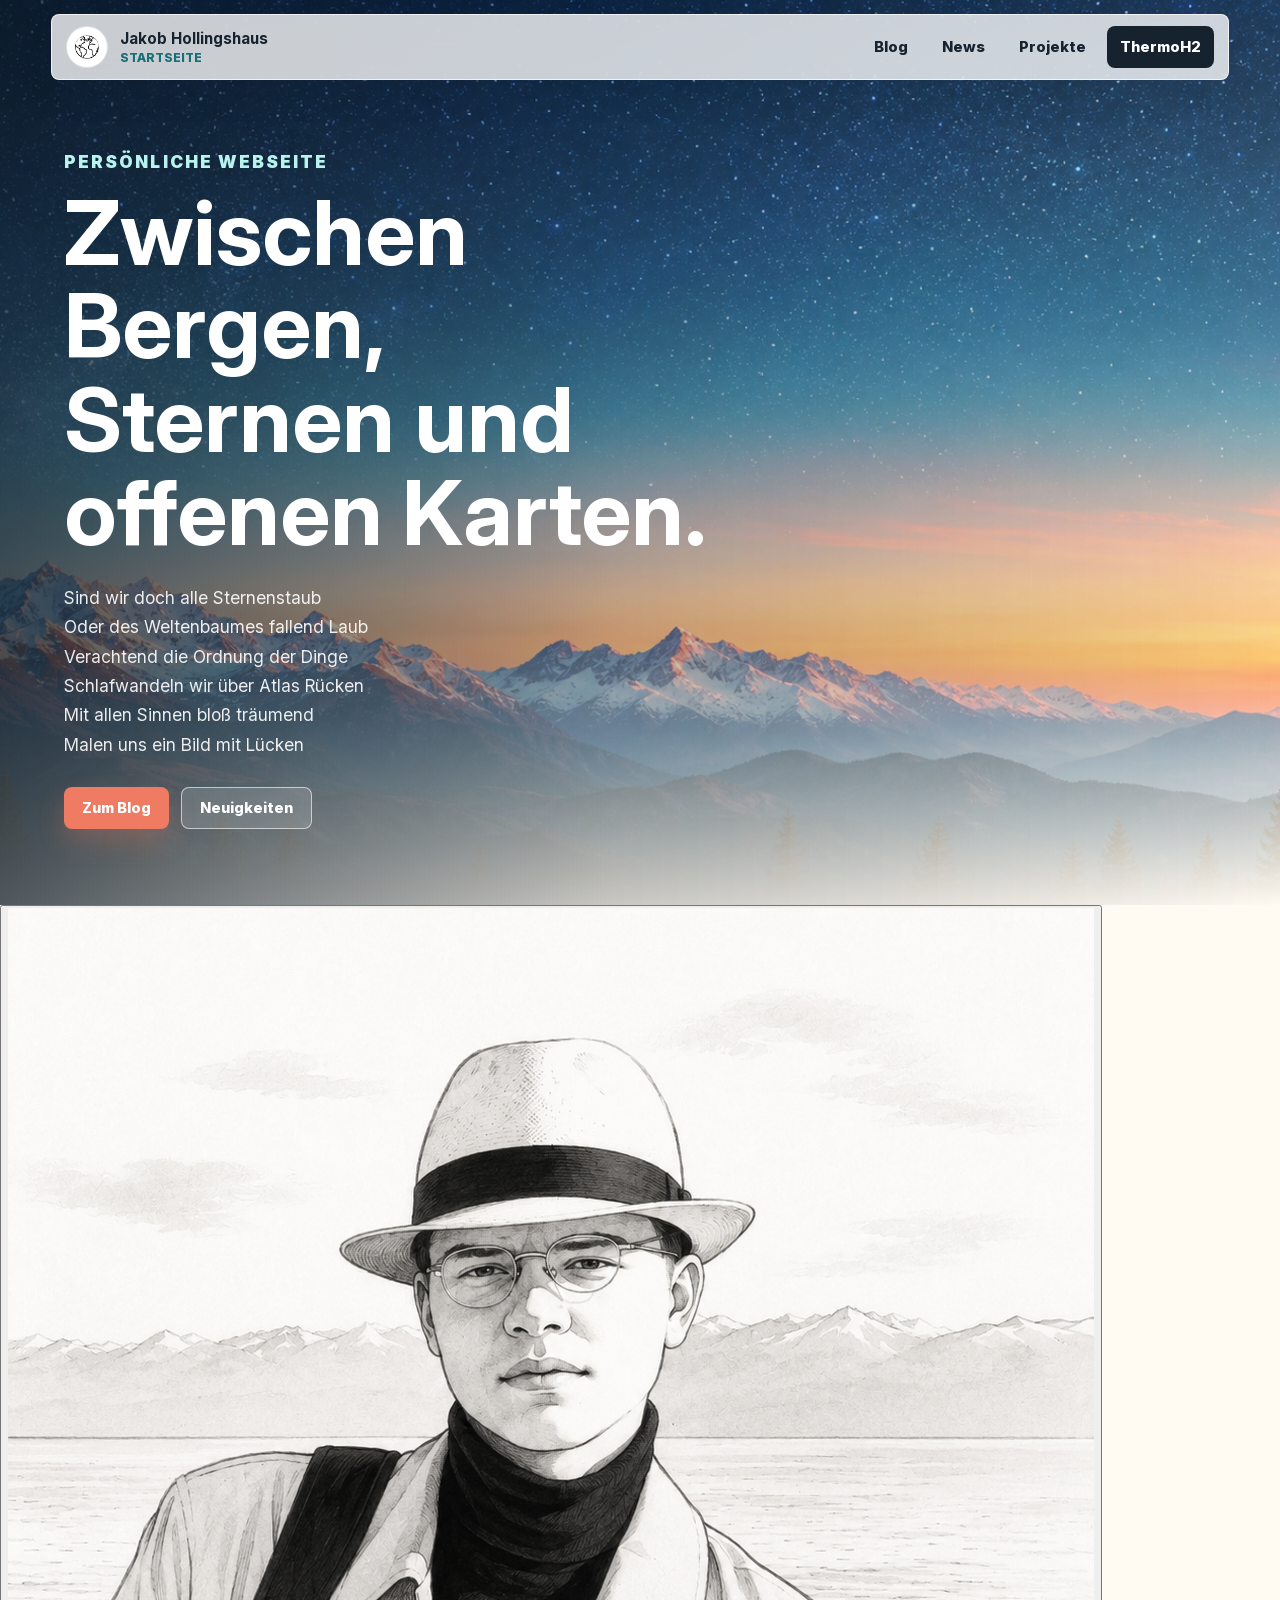
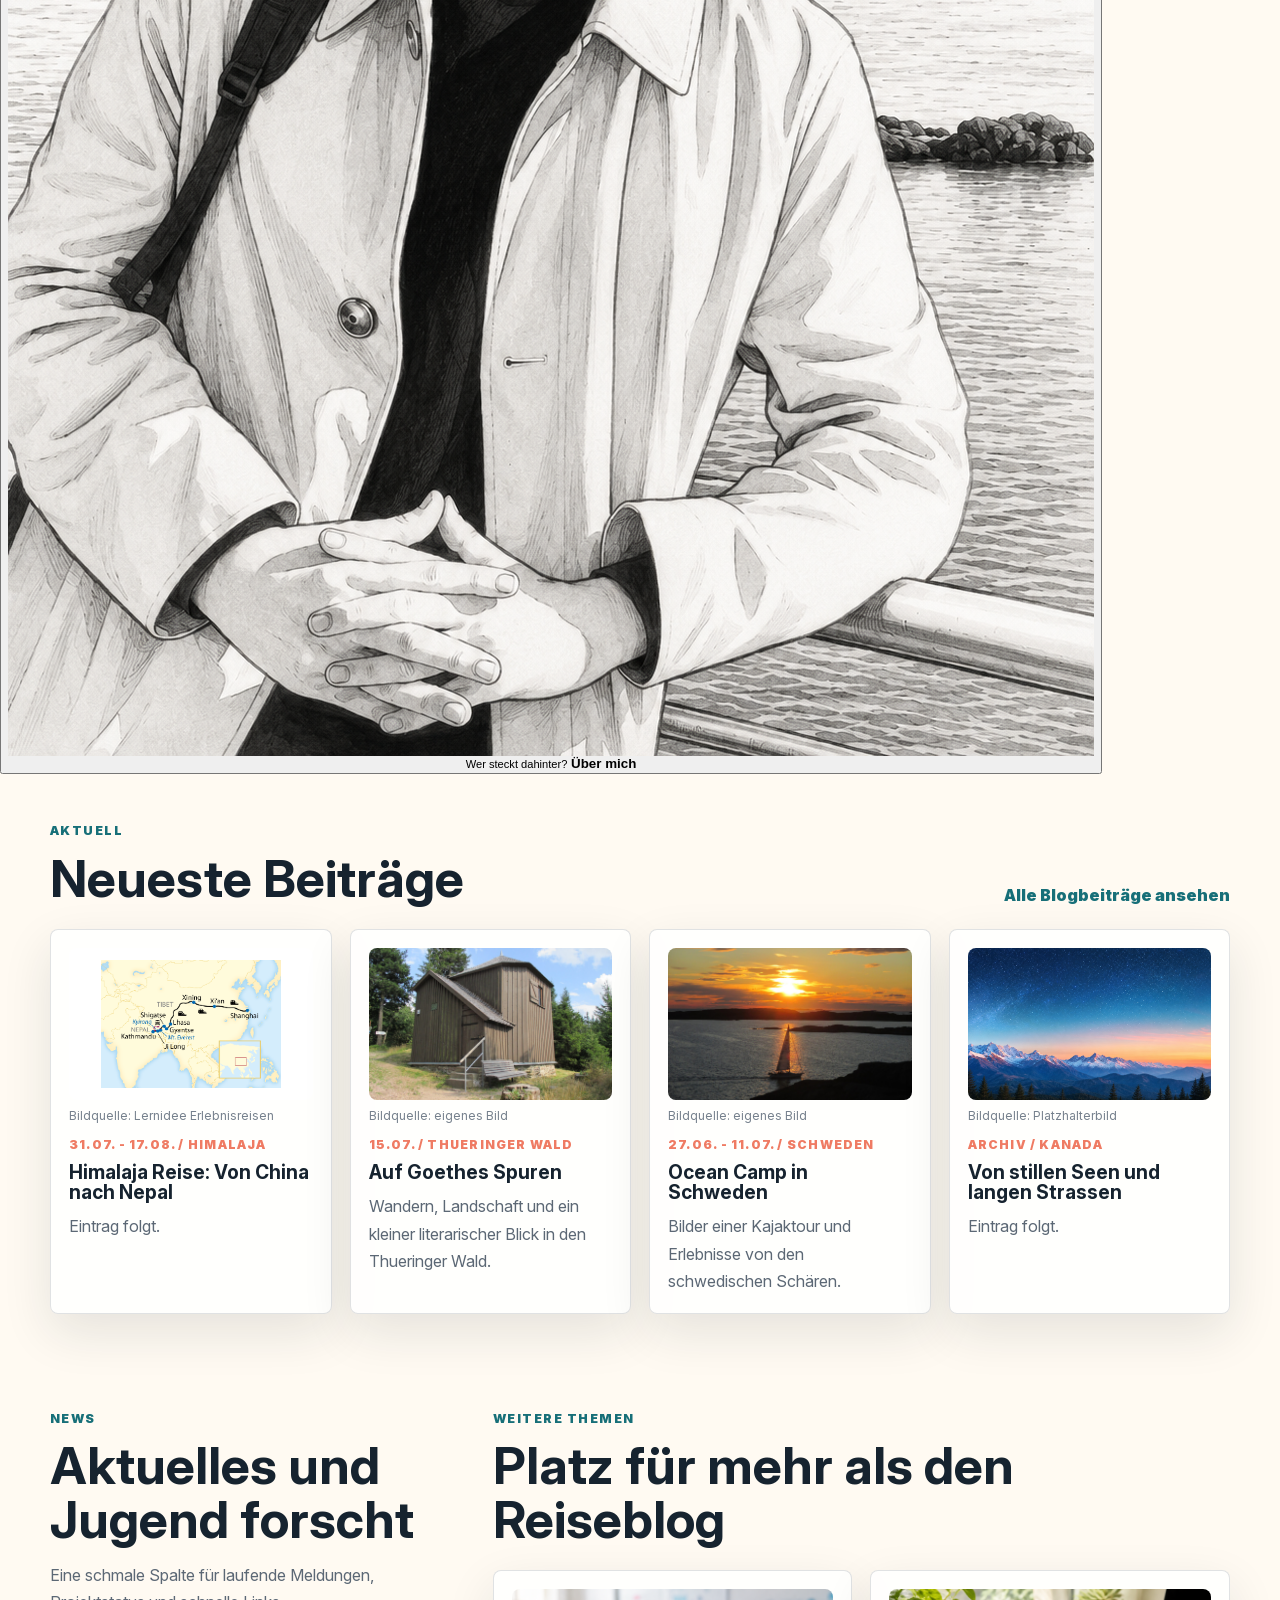
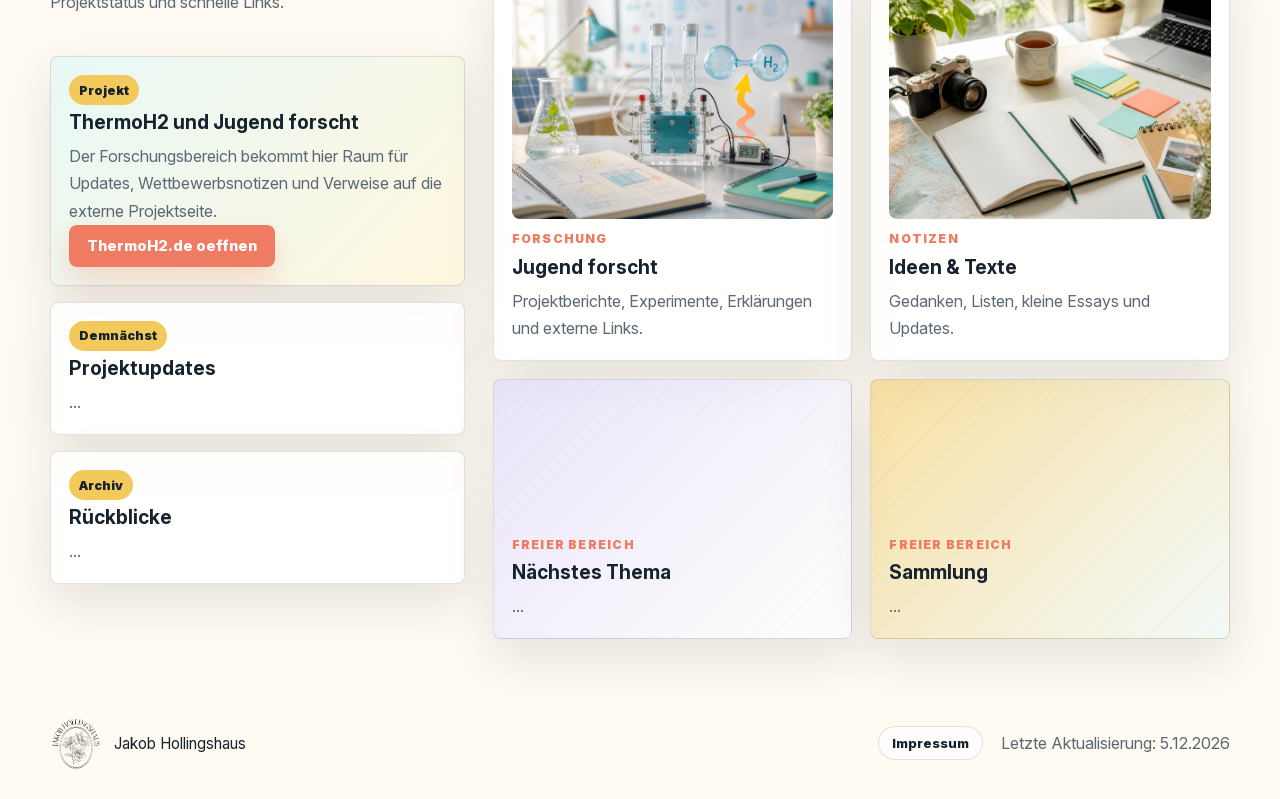
==== commit a0c94e52: "Update index.html" ====
--- a/index.html
+++ b/index.html
@@ -55,6 +55,28 @@
             </div>
         </section>
 
+         <aside class="about-teaser" aria-label="Über mich">
+            <button class="about-trigger" type="button" data-about-open aria-haspopup="dialog">
+                <span class="about-portrait">
+                    <img src="assets/Jakob_Kanada.png" alt="Porträt von Jakob Hollingshaus">
+                </span>
+                <span>
+                    <small>Wer steckt dahinter?</small>
+                    <strong>Über mich</strong>
+                </span>
+            </button>
+        </aside>
+
+        <dialog class="about-dialog" data-about-dialog aria-labelledby="about-title">
+            <button class="about-close" type="button" data-about-close aria-label="Über-mich-Fenster schließen">×</button>
+            <div class="about-dialog-portrait">
+                <img src="assets/Jakob_Kanada.png" alt="Porträt von Jakob Hollingshaus">
+            </div>
+            <p class="eyebrow">Über mich</p>
+            <h2 id="about-title">Jakob Hollingshaus</h2>
+            <p>Eintrag folgt.</p>
+        </dialog>
+
         <section class="latest-section" aria-labelledby="latest-title">
             <div class="section-heading row-heading">
                 <div>
